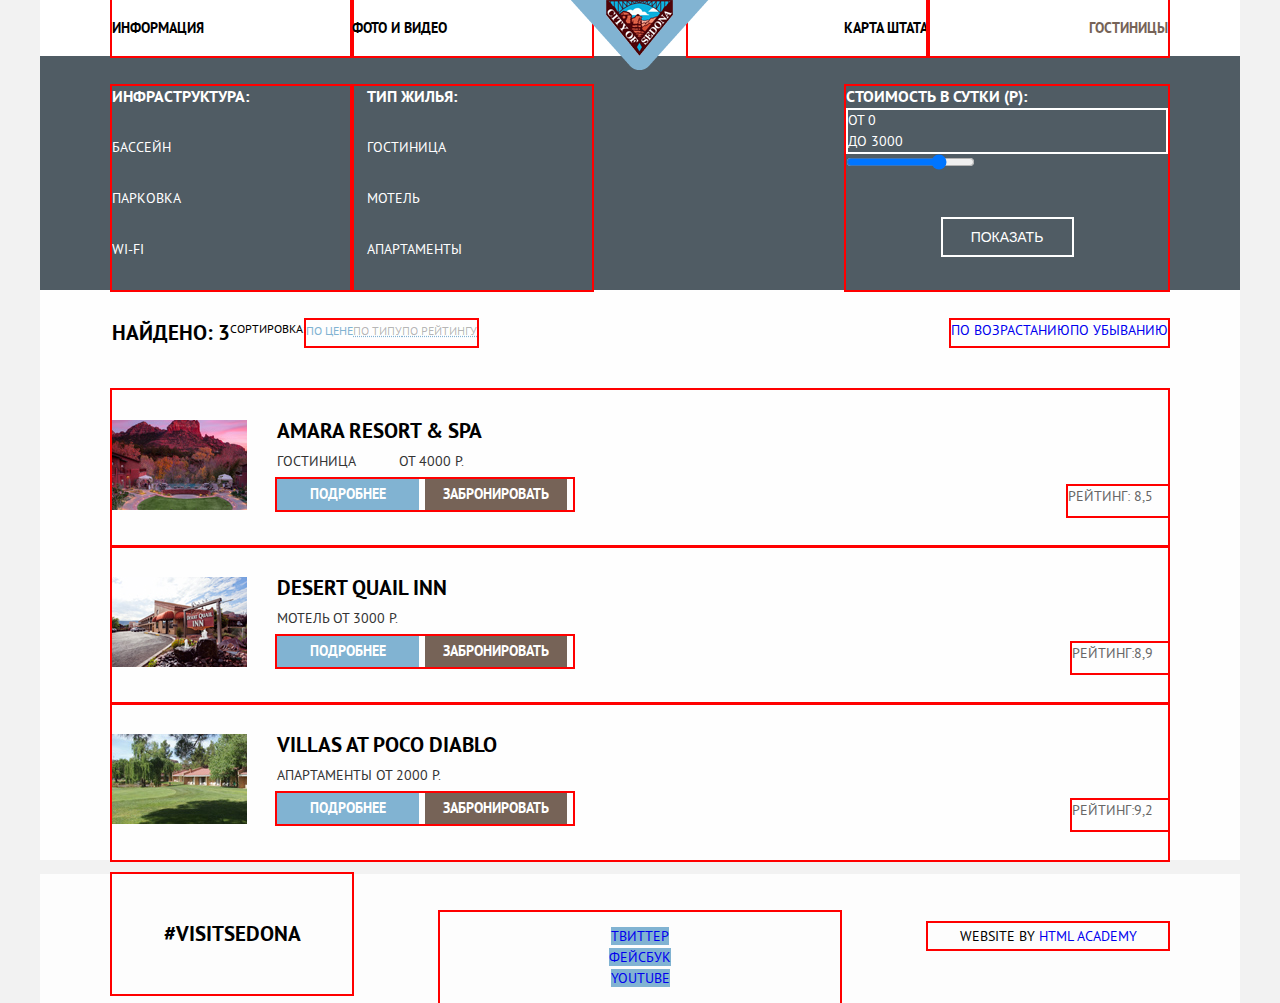
==== hotels.html @ 5ca23e76 "Вторая страница сетка" ====
<!DOCTYPE html>
<html lang="ru">
  <head>
    <meta charset="utf-8">
    <title>HTML Academy: Седона</title>
    <link href="css/normalize.css" rel="stylesheet">
    <link href="css/style.css" rel="stylesheet">
  </head>
  <body> <div class="main-wrapper">
	<header class="page-header">
		<nav class="main-navigation">
			<a href="index.html" class="main-header-logo">
          		<img src="img/logo.png" width="138" height="70" alt="Логотип">
        	</a>
			<ul class="site-navigation">
				<li><a href="#">Информация</a></li>
				<li><a href="#">Фото и видео</a></li>
				<li><a href="#">Карта штата</a></li>
				<li><a class="active">Гостиницы</a></li>
			</ul>
		</nav>	
	</header>

	<main class="inner-page container">
		<section class="hotel-search-form"> 
			<form class="hotel-form" action="https://echo.htmlacademy.ru" method="post">
				 <fieldset>
				  <div class="infrastructure">
                    <label class="fieldset-title">Инфраструктура:</label>
                    <input type="checkbox" id="pool" name="pool" tabindex="-1" checked>
                    <label for="pool" tabindex="0">Бассейн</label>
                    <input type="checkbox" id="parking" name="parking">
                    <label for="parking" tabindex="0">Парковка</label>
                    <input type="checkbox" id="wifi" name="wifi">
                    <label for="wifi" tabindex="0">WI-FI</label>
                  </div>
                 </fieldset>
                 <fieldset>
                 <div class="type">
                    <label class="fieldset-title">Тип жилья:</label>
                    <input type="checkbox" id="hotel" name="hotel" checked>
                    <label for="hotel" tabindex="0">Гостиница</label>
                    <input type="checkbox" id="motel" name="motel">
                    <label for="motel" tabindex="0">Мотель</label>
                    <input type="checkbox" id="apartments" name="apartments">
                    <label for="apartments" tabindex="0">Апартаменты</label>
                  </div>
                </fieldset>
                <div class="range-with-button">
	                <div class="range">
	                 	<label for="price">Стоимость в сутки (Р):</label>
	                 	<div class="price-borders">
	                 		<div class="price-borders-min">
	                 			<span>От </span><span>0</span>
	                 		</div>
	                 		<div class="price-borders-max">
	                 			<span>До </span><span>3000</span>
	                 		</div>
	                 	</div>
	                 	<input type="range" id="price" name="price" min="0" max="4000" value="3000">
	                 </div>
	                 <button type="submit" class="button">Показать</button>
	            </div>
			</form>
		</section>
		<section class="search-options">
			<div class="search-result">
				<b>Найдено: 3</b>
			</div>
			<span>Сортировка:</span>
			<ul class="options-list"> 
				<li> 
					<a class="current" href="#">По цене</a>
				</li>
				<li> 
					<a href="#">По типу</a>
				</li>
				<li> 
					<a href="#">По рейтингу</a>
				</li>
			</ul>
			<ul class="options-sort">
				<li> 
					<a href="#">По возрастанию</a>
				</li>
				<li> 
					<a href="#">По убыванию</a>
				</li>
			</ul>
		</section>
		<section class="hotels">
			<ul class="hotel-list">
				<li>
					<article class="hotel">
						<div class="hotel-img">
							<img src="img/amara.jpg" width="135" height="90" alt="amara resort">
						</div>
						<div class="hotel-text">
							<h1>
								<a class="hotel-name" href="#">amara resort & spa</a>
							</h1>
							<div class="hotel-type">
								<span>гостиница</span>
								<span class="price">от 4000 р.</span>
							</div>
							<div class="hotel-link">
								<a class="detail-button" href="#">Подробнее</a>
								<a class="order-button" href="#">Забронировать</a>
							</div>
						</div>
						<div class="hotel-rating">
							<div class="rating-img"></div>
							<span>Рейтинг: 8,5</span>
						</div>
					</article>
				</li>
				<li>
					<article class="hotel">
						<div class="hotel-img">
							<img src="img/quail.jpg" width="135" height="90" alt="desert quail inn">
						</div>
						<div class="hotel-text">
							<h1>
								<a class="hotel-name" href="#">desert quail inn</a>
							</h1>
							<div class="hotel-type">
								<span>мотель</span>
								<span>от 3000 р.</span>
							</div>
							<div class="hotel-link">
								<a class="detail-button" href="#">Подробнее</a>
								<a class="order-button" href="#">Забронировать</a>
							</div>
						</div>
						<div class="hotel-rating">
							<div class="rating-img"></div>
							<span>Рейтинг:8,9</span>
						</div>
						
					</article>
				</li>
				<li>
					<article class="hotel">
						<div class="hotel-img">
							<img src="img/villas.jpg" width="135" height="90" alt="villas at poco diablo<">
						</div>
						<div class="hotel-text">
							<h1>
								<a class="hotel-name" href="#">villas at poco diablo</a>
							</h1>
							<div class="hotel-type">
								<span>апартаменты</span>
								<span>от 2000 р.</span>
							</div>
							<div class="hotel-link">
								<a class="detail-button" href="#">Подробнее</a>
								<a class="order-button" href="#">Забронировать</a>
							</div>
						</div>
						<div class="hotel-rating">
							<div class="rating-img"></div>
							<span>Рейтинг:9,2</span>
						</div>
						
					</article>
				</li>
			</ul>
		</section>
	</main>

	<footer class="page-footer">
	  <div class="wrapper">
		<div class="footer-tag">
			<a href="#">#VISITSEDONA</a>
		</div>
		<div class="footer-social">
			<ul>
				<li><a class="social-button" href="#">Твиттер</a></li>
          		<li><a class="social-button" href="#">Фейсбук</a></li>
          		<li><a class="social-button" href="#">youtube</a></li>
        	</ul>
        </div>
        <div class="footer-copyright">
	        <a class="button" href="#">
	        	<span>website by</span> HTML Academy
	        </a>
      	</div>
      </div>
	</footer>
  </div>
  </body>
</html>
---- css/style.css ----
@font-face {
font-family: "PT Sans";
src: url("../fonts/ptsans.woff2") format("woff2"),
     url("../fonts/ptsans.woff") format("woff");
font-weight: normal;
font-style: normal;
}

@font-face {
  font-family: "PT Sans";
  src: url("../fonts/ptsansbold.woff2") format("woff2"),
       url("../fonts/ptsansbold.woff") format("woff");
  font-weight: bold;
  font-style: normal;
}

body {
  margin: 0;
  padding: 0;

  font-family: "PT Sans", Arial, sans-serif;
  font-size: 14px;
  line-height: 21px;
  font-weight: normal;
  color: #333333;
  text-transform: uppercase;
  
  background-color: #f2f2f2;
}

a {
  text-decoration: none;
}

.page-header,
.container {
  background-color: #ffffff;
}

.main-navigation {
  line-height: 26px;
  font-weight: bold;
  color: #000000;
}

.site-navigation {
  margin: 0;
  padding: 0;

  list-style: none;
}

.main-navigation a {
  color: #000000;
}

.site-navigation a:hover,
.site-navigation a:focus {
  color: #81b3d2;
}

.site-navigation a:active {
  color: rgba(0,0,0,0.3);
}

a.active,
a.active:hover,
a.active:focus,
a.active:active {
  color: #766357;
}

.welcome-text {
  background-color: #788596;
  background-image: 
    url("../img/shapebackground.png"),
    url("../img/center.jpg");
  background-position: 0 bottom, 0 0;
  background-repeat: no-repeat;
}

.features-title h2 {
  font-size: 21px;
  line-height: 26px;
  font-weight: bold;
  color: #000000;
}

.features-title p {
  line-height: 26px;
}

.features ul,
.feature-detail ul {
  margin: 0;
  padding: 0;

  list-style: none;
}

.feature h2, 
.feature-about h3 {
  font-size: 21px;
  font-weight: bold;
  color: #000000;
}

.feature-text {
  color: #ffffff;

  background-color: #81b3d2;
}

.feature-text h2 {
  font-size: 21px;
  font-weight: bold;
  color: #ffffff;
}

.gray-background {
  background-color: #eeeeee;
}

.hotel-search h2 {
  font-size: 30px;
  line-height: 36px;
  font-weight: bold;
  color: #000000;
}

.hotel-search p {
  line-height: 24px;
}

a.search-button {
  font-size: 21px;
  line-height: 26px;
  font-weight: bold;
  color: #ffffff;

  background-color: #766357;
}

a.search-button:hover,
a.search-button:focus {
  background-color: #604e43;
}

a.search-button:active {
  color: rgba(255,255,255,0.3);

  background-color: #503e33;
}

.search-form input[type="text"],
.search-form label {
  font: inherit;
  line-height: 26px;
  font-weight: bold;
  color: #000000;
  text-transform: uppercase;

  border: none;
} 

.search-form input[type="text"]:hover {
  background-color: #ebebeb;
}

.search-form input[type="text"]:focus {
  border: 2px solid #ebebeb;
  outline: none;
}

.search-form button {
  background-color: transparent;
  border: none;
}

.search-form button[type="submit"] {
  font: inherit;
  font-size: 21px;
  line-height: 26px;
  font-weight: bold;
  color: #ffffff;
  text-transform: uppercase;

  background-color: #81b3d2;
  border: none;
}

.search-form button[type="submit"]:hover,
.search-form button[type="submit"]:focus {
  background-color: #669ec0;
}

.search-form button[type="submit"]:active {
  color: rgba(255,255,255,0.3);
  background-color: #5496bd;
}

.inner-page.container {
  background-color: #fefefe;
}

.hotel-search-form {
  background-color: #505c64;
  background-image: url("../img/center.jpg");
  background-position: 0 0;
  background-repeat: no-repeat;
}

.hotel-form fieldset {
  border: none;
}

.hotel-form .fieldset-title {
  font-size: 16px;
  font-weight: bold;
  color: #ffffff;
}

.hotel-form label {
  color: #ffffff;
}

.range label {
  font-size: 16px;
  font-weight: bold;
  color: #ffffff;
}

.range span {
   color: #ffffff;
}

.price-borders {
  border: 2px solid #ffffff;
}

.hotel-form button[type="submit"] {
  color: #ffffff;

  background-color: transparent;
  border: 2px solid #ffffff;
}

.search-result b {
  font-size: 21px;
  line-height: 26px;
  font-weight: bold;
  color: #000000;
}

.search-options span {
  font-size: 12px;
  line-height: 18px;
  color: #000000;
}

.options-list,
.options-sort {
  padding: 0;
  list-style: none;
}

.options-list a {
  font-size: 12px;
  line-height: 18px;
  color: rgba(0,0,0,0.3);
  text-decoration: underline;
  text-decoration-style: dotted;
  text-decoration-color: #81b3d2;
}

.options-list a:hover,
.options-list a:focus  {
  color: #81b3d2;
}

.options-list a:active {
  color: #000000;
  text-decoration: none;
}
.options-list .current {
  color: #81b3d2;
  text-decoration: none;
}

.hotel-list {
  padding: 0;
  
  list-style: none;
}

a.hotel-name { 
  font-size: 21px;
  line-height: 26px;
  font-weight: bold;
  color: #000000;
}

a.hotel-name:hover,
a.hotel-name:focus { 
  color: #81b3d2;
}

a.hotel-name:active { 
  color: rgba(0,0,0,0.3);
}

.hotel-rating {
  color: #666666;
}

a.order-button {
  font-weight: bold;
  color: #ffffff;

  background-color: #766357;
}

a.order-button:hover,
a.order-button:focus {
  background-color: #604e43;
}

a.order-button:active {
  color: rgba(255,255,255,0.3);

  background-color: #503e33;
}

a.detail-button {
  font-weight: bold;
  color: #ffffff;

  background-color: #81b3d2;
}

a.detail-button:hover,
a.detail-button:focus {
  background-color: #669ec0;
}

a.detail-button:active {
  color: rgba(255,255,255,0.3);
  background-color: #5496bd;
}



.page-footer {
  background-color: rgba(254,254,254,0.9);
}

.footer-tag a {
  font-size: 21px;
  line-height: 26px;
  font-weight: bold;
  color: #000000;
  text-transform: uppercase;
}

.footer-social ul {
  padding: 0;

  list-style: none;
}

.footer-social a {
  background-color: #81b3d2;
}

.footer-social a:hover,
.footer-social a:focus {
  background-color: #669ec0;
}

.footer-social a:active {
  background-color: #5496bd;
}

.footer-copyright span {
  line-height: 26px;
  color: #000000;
}

/* ----- Сеточные стили ----- */


html,
body {
  width: 100%;
}

.main-wrapper {
  width: 1200px;
  margin: 0 auto;
}

.main-navigation {
  position: relative;
  padding: 0 72px;
}
.main-header-logo {
  position: absolute;
  left: 50%;
  margin-left: -69px;
}
.site-navigation {
  display: flex;
  justify-content: space-between;
}

.site-navigation li {
  width: 240px;
  padding: 15px 0;

  outline: 2px solid red;
}

.site-navigation li:nth-child(2) {
  margin-right: auto;
}

.site-navigation li:nth-child(1),
.site-navigation li:nth-child(2) {
  text-align: left;
}

.site-navigation li:nth-child(3),
.site-navigation li:nth-child(4) {
  text-align: right;
}

.inner-page.container,
.container {
  width: 100%;
}

.welcome-text {
  width: 100%;
  margin-bottom: 60px;
  padding-top: 77px;
  padding-bottom: 81px;
  text-align: center;
}

.features-title {
  width: 576px;
  margin: 0 auto 55px auto;
  text-align: center;
}

.features-title h2 {
  margin-bottom: 30px;
  padding: 0;
}

.feature {
  display: flex;
  justify-content: flex-start;
  flex-wrap: wrap;
}

.feature li {
    margin: 0;
    padding: 0;
    outline: 2px solid red;
}

.feature-with-img, .feature-detail {
  width: 100%;
}

.feature-with-img {
  display: flex;
  margin: 0;
  padding: 0;
  overflow: hidden;
}

.feature-text {
  width: 400px;
  text-align: center;
}

.feature-text h2 {
  margin: 0;
  padding-top: 45px;
  padding-bottom: 25px;
}

.feature-text p {
  margin: 0 auto;
  padding-top: 25px;
  padding-bottom: 60px;
}

.feature-img {
  width: 800px;
  height: 256px;
}

.feature-detail {
  text-align: center;
}

.feature-about {
  display: flex;
}

.feature-about h3 {
  margin-top: 160px;
  margin-bottom: 25px;
  padding: 0;
}

.feature-about li {
  padding-bottom: 85px;
}

.gray-background {
  box-sizing: border-box;
  width: 400px;
  margin: 0;
  padding: 0;
  text-align: center;
}

.gray-background h2 {
  margin: 0;
  padding-top: 45px;
  padding-bottom: 25px;
}

.gray-background p {
  width: 270px;
  margin: 0 auto;
  padding-top: 25px;
  padding-bottom: 60px;
}

.hotel-search {
  width: 100%;
  padding-top: 55px;
  text-align: center;
}

.hotel-search h2 {
  margin: 0;
  margin-bottom: 30px;
  padding:0;
  
}

.hotel-search p {
  margin: 0;
  margin-bottom: 50px;
  padding: 0;
}

.search-button {
  display: block;
  width: 568px;
  margin: 0 auto;
  padding: 30px 0;
  text-align: center;
}

.map-container {
  height: 473px;
}

.page-footer {
  position: relative;
  width: 100%;
  background-color: rgba(254,254,254,0.9);
}

.wrapper {
  display: flex;
  justify-content: space-between;
  align-items: baseline;
  margin: 0 72px;
  text-align: center;
}

.footer-tag {
  width: 240px;
  padding-top: 47px;
  padding-bottom: 47px;

  outline: 2px solid red;
}

.footer-social {
  width: 400px;

  outline: 2px solid red;
}

.footer-copyright {
  width: 240px;

  outline: 2px solid red;
}

.hotel-search-form {
  width: 1056px;
  padding: 0 72px;

  background-image: none;

}

.hotel-form {
  display: flex;
}

.hotel-form fieldset {
  margin: 0;
  padding: 0;
}

.infrastructure {
  display: flex;
  flex-direction: column;
  width: 240px;
  margin-top: 30px;
  text-align: left;

  outline: 2px solid red;
}

.infrastructure label,
.type label {
  padding-bottom: 30px;
}

.infrastructure input,
.type input {
  display: none;
}

.type {
  display: flex;
  flex-direction: column;
  width: 225px;
  margin-top: 30px;
  padding-left: 15px;
  text-align: left;

  outline: 2px solid red;
}

.range-with-button {
  display: flex;
  flex-direction: column;
  justify-content: space-between;
  align-items: center;
  margin-top: 30px;
  margin-left: auto;

  
  outline: 2px solid red;
}

.range {
  text-align: left;
}

.price-borders {
  width: 318px;
}

.range-with-button .button {
  width: 133px;
  margin-bottom: 33px;
  padding: 10px 0;
  text-align: center;
  text-transform: uppercase;
}

.search-options {
  display: flex;
  width: 1056px;
  padding: 30px 72px;
  margin-bottom: 1px;

}

.options-list {
  display: flex;
  margin-top: 0;
  margin-bottom: 0;

  outline: 2px solid red;
}

.options-sort {
  display: flex;
  margin-top: 0;
  margin-bottom: 0;
  margin-left: auto;

  outline: 2px solid red;
}

.hotels {
  width: 1056px;
  padding: 0 72px;
}

.hotel {
  display: flex;
  width: 100%;
  margin-bottom: 1px;
  padding-bottom: 30px;

  outline: 2px solid red;
}

.hotel-img {
  margin: 0;
  padding: 0;
  margin-right: 30px;
  margin-top: 30px;
}

.hotel-text {
  display: flex;
  flex-direction: column;
  justify-content: space-between;
}

.hotel-text h1 {
  margin: 0;
  padding: 0;
  margin-top: 27px;
}

.hotel-name {
  margin: 0;
  padding: 0;
}

.hotel-type {
  margin: 0;
  padding: 0;
}


.hotel-text span.price {
  padding-left: 40px;
}

.hotel-link {
  display: flex;
  margin: 0;
  padding: 0;
  margin-bottom: 6px;

  text-align: center;

  outline: 2px solid red;
}

.hotel-rating {
  align-self: flex-end;
  margin-left: auto;
  padding-bottom: 9px;
  padding-right: 15px;

  outline: 2px solid red;
}


.detail-button,
.order-button {
  display: block;
  width: 142px;
  padding: 5px 0;
  margin-right: 6px;
}
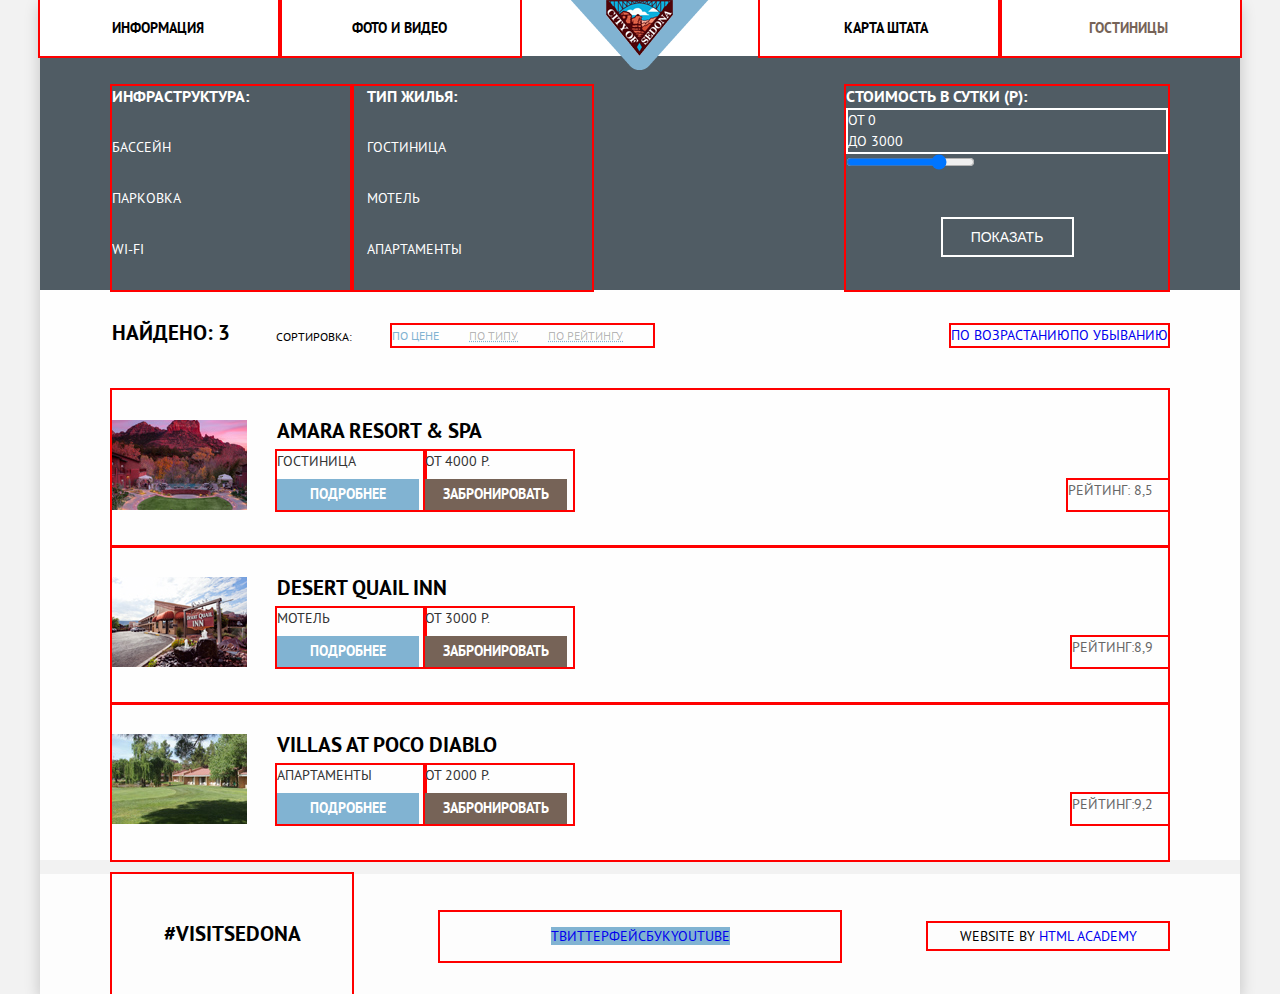
==== commit ab089434: "исправление сетки" ====
--- a/hotels.html
+++ b/hotels.html
@@ -99,13 +99,15 @@
 							<h1>
 								<a class="hotel-name" href="#">amara resort & spa</a>
 							</h1>
-							<div class="hotel-type">
-								<span>гостиница</span>
-								<span class="price">от 4000 р.</span>
-							</div>
-							<div class="hotel-link">
-								<a class="detail-button" href="#">Подробнее</a>
-								<a class="order-button" href="#">Забронировать</a>
+							<div class="hotel-type-link">
+								<div class="hotel-link">
+									<span>гостиница</span>
+									<a class="detail-button" href="#">Подробнее</a>
+								</div>
+								<div class="hotel-link">
+									<span class="price">от 4000 р.</span>
+									<a class="order-button" href="#">Забронировать</a>
+								</div>
 							</div>
 						</div>
 						<div class="hotel-rating">
@@ -123,13 +125,15 @@
 							<h1>
 								<a class="hotel-name" href="#">desert quail inn</a>
 							</h1>
-							<div class="hotel-type">
-								<span>мотель</span>
-								<span>от 3000 р.</span>
-							</div>
-							<div class="hotel-link">
-								<a class="detail-button" href="#">Подробнее</a>
-								<a class="order-button" href="#">Забронировать</a>
+							<div class="hotel-type-link">
+								<div class="hotel-link">
+									<span>мотель</span>
+									<a class="detail-button" href="#">Подробнее</a>
+								</div>
+								<div class="hotel-link">
+									<span>от 3000 р.</span>
+									<a class="order-button" href="#">Забронировать</a>
+								</div>
 							</div>
 						</div>
 						<div class="hotel-rating">
@@ -148,13 +152,14 @@
 							<h1>
 								<a class="hotel-name" href="#">villas at poco diablo</a>
 							</h1>
-							<div class="hotel-type">
-								<span>апартаменты</span>
-								<span>от 2000 р.</span>
-							</div>
-							<div class="hotel-link">
-								<a class="detail-button" href="#">Подробнее</a>
-								<a class="order-button" href="#">Забронировать</a>
+							<div class="hotel-type-link">
+								<div class="hotel-link">
+									<span>апартаменты</span>
+									<a class="detail-button" href="#">Подробнее</a>		</div>
+								<div class="hotel-link">
+									<span>от 2000 р.</span>
+									<a class="order-button" href="#">Забронировать</a>
+								</div>
 							</div>
 						</div>
 						<div class="hotel-rating">
--- a/css/style.css
+++ b/css/style.css
@@ -387,8 +387,6 @@
 }
 
 /* ----- Сеточные стили ----- */
-
-
 html,
 body {
   width: 100%;
@@ -397,11 +395,12 @@
 .main-wrapper {
   width: 1200px;
   margin: 0 auto;
+  box-shadow: 0 5px 15px 0 rgba(0,1,1,0.2);
 }
 
 .main-navigation {
   position: relative;
-  padding: 0 72px;
+  padding: 0;
 }
 .main-header-logo {
   position: absolute;
@@ -411,27 +410,47 @@
 .site-navigation {
   display: flex;
   justify-content: space-between;
+  flex-wrap: wrap;
 }
 
 .site-navigation li {
+  box-sizing: border-box;
   width: 240px;
   padding: 15px 0;
 
   outline: 2px solid red;
 }
 
-.site-navigation li:nth-child(2) {
-  margin-right: auto;
-}
-
-.site-navigation li:nth-child(1),
-.site-navigation li:nth-child(2) {
+.site-navigation li:first-child {
+  padding-left: 72px;
   text-align: left;
 }
 
-.site-navigation li:nth-child(3),
-.site-navigation li:nth-child(4) {
+.site-navigation li:nth-child(2n) {
+  margin-right: 240px;
+}
+.site-navigation li:nth-child(1n),
+.site-navigation li:nth-child(2n) {
+  padding-left: 72px;
+  text-align: left;
+}
+
+.site-navigation li:nth-child(3n) {
   text-align: right;
+  padding-right: 72px;
+  padding-left: 0;
+}
+
+.site-navigation li:nth-child(4n) {
+  text-align: right;
+  margin-right: 0;
+  padding-right: 72px;
+  padding-left: 0;
+}
+
+.site-navigation li:last-child {
+  text-align: right;
+  padding-right: 72px;
 }
 
 .inner-page.container,
@@ -512,12 +531,13 @@
 }
 
 .feature-about h3 {
-  margin-top: 160px;
   margin-bottom: 25px;
   padding: 0;
 }
 
 .feature-about li {
+  width: 400px;
+  padding-top: 160px;
   padding-bottom: 85px;
 }
 
@@ -571,6 +591,7 @@
 
 .map-container {
   height: 473px;
+  width: 100%;
 }
 
 .page-footer {
@@ -583,6 +604,7 @@
   display: flex;
   justify-content: space-between;
   align-items: baseline;
+  flex-wrap: wrap;
   margin: 0 72px;
   text-align: center;
 }
@@ -599,6 +621,11 @@
   width: 400px;
 
   outline: 2px solid red;
+}
+
+.footer-social ul {
+  display: flex;
+  justify-content: center;
 }
 
 .footer-copyright {
@@ -685,6 +712,7 @@
 
 .search-options {
   display: flex;
+  align-items: flex-end;
   width: 1056px;
   padding: 30px 72px;
   margin-bottom: 1px;
@@ -695,9 +723,15 @@
   display: flex;
   margin-top: 0;
   margin-bottom: 0;
-
-  outline: 2px solid red;
-}
+  margin-left: 40px;
+
+  outline: 2px solid red;
+}
+
+.options-list li {
+  margin-right: 30px;
+}
+
 
 .options-sort {
   display: flex;
@@ -708,6 +742,15 @@
   outline: 2px solid red;
 }
 
+.search-result {
+  width: 150px;
+}
+
+.search-options span { 
+  width: 90px;
+  text-align: right;
+}
+
 .hotels {
   width: 1056px;
   padding: 0 72px;
@@ -739,6 +782,7 @@
   margin: 0;
   padding: 0;
   margin-top: 27px;
+  margin-bottom: 7px;
 }
 
 .hotel-name {
@@ -746,18 +790,13 @@
   padding: 0;
 }
 
-.hotel-type {
-  margin: 0;
-  padding: 0;
-}
-
-
-.hotel-text span.price {
-  padding-left: 40px;
+.hotel-type-link {
+  display: flex;
 }
 
 .hotel-link {
   display: flex;
+  flex-direction: column;
   margin: 0;
   padding: 0;
   margin-bottom: 6px;
@@ -765,11 +804,18 @@
   text-align: center;
 
   outline: 2px solid red;
+}
+
+.hotel-link span {
+  align-self: flex-start;
+  margin-bottom: 7px; 
+  text-align: left;
 }
 
 .hotel-rating {
   align-self: flex-end;
   margin-left: auto;
+  margin-bottom: 6px;
   padding-bottom: 9px;
   padding-right: 15px;
 
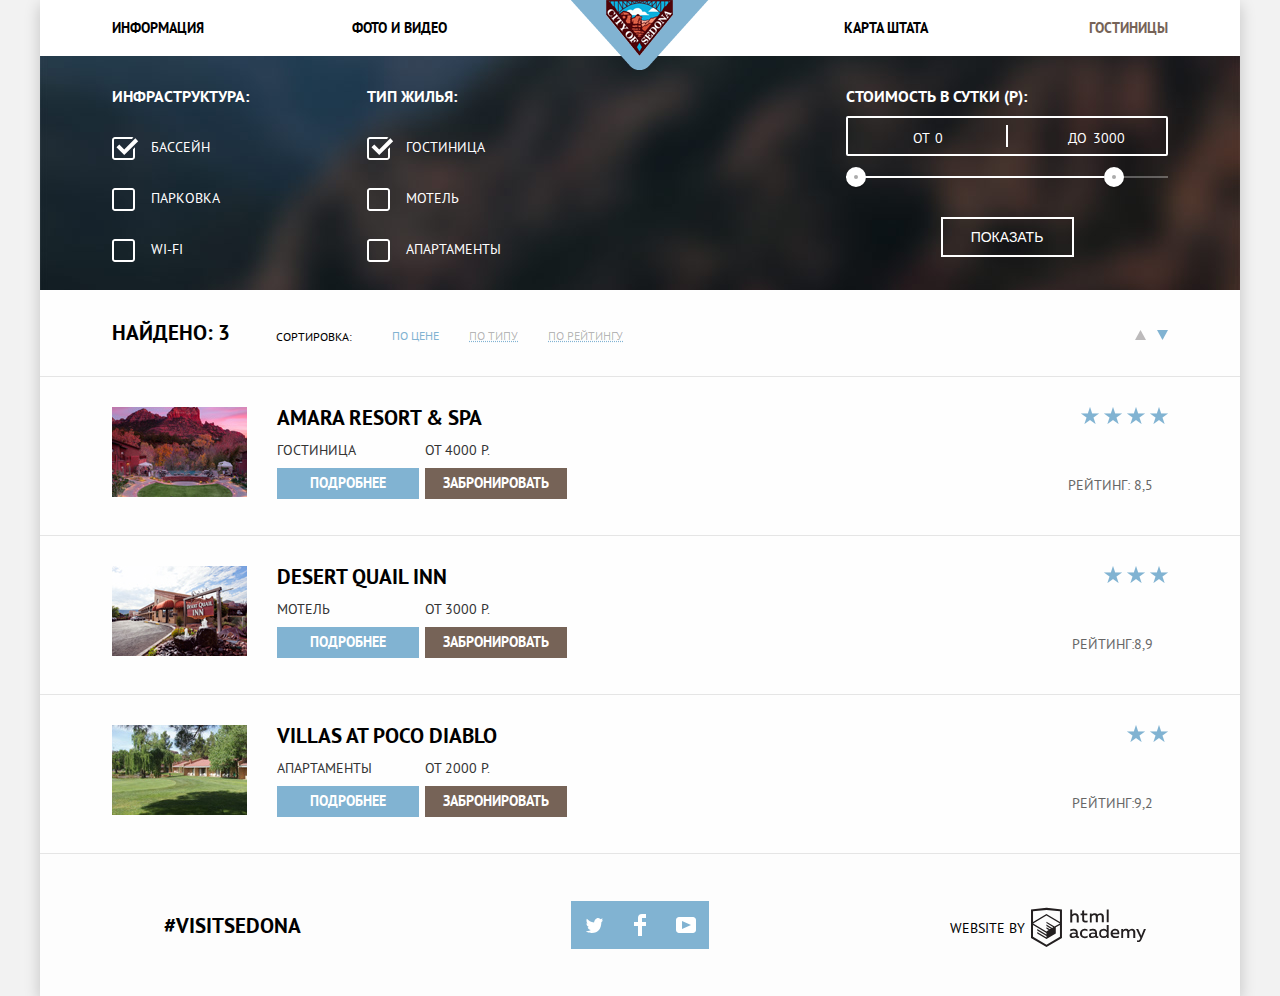
==== commit e3d2e67b: "декоративные элементы" ====
--- a/hotels.html
+++ b/hotels.html
@@ -1,197 +1,227 @@
 <!DOCTYPE html>
 <html lang="ru">
-  <head>
-    <meta charset="utf-8">
-    <title>HTML Academy: Седона</title>
-    <link href="css/normalize.css" rel="stylesheet">
-    <link href="css/style.css" rel="stylesheet">
-  </head>
-  <body> <div class="main-wrapper">
-	<header class="page-header">
-		<nav class="main-navigation">
-			<a href="index.html" class="main-header-logo">
-          		<img src="img/logo.png" width="138" height="70" alt="Логотип">
-        	</a>
-			<ul class="site-navigation">
-				<li><a href="#">Информация</a></li>
-				<li><a href="#">Фото и видео</a></li>
-				<li><a href="#">Карта штата</a></li>
-				<li><a class="active">Гостиницы</a></li>
-			</ul>
-		</nav>	
-	</header>
+	<head>
+		<meta charset="utf-8">
+		<title>HTML Academy: Седона</title>
+		<link href="css/normalize.css" rel="stylesheet">
+		<link href="css/style.css" rel="stylesheet">
+	</head>
+	<body> 
+		<div class="main-wrapper">
+			<header class="page-header">
+				<nav class="main-navigation">
+					<a href="index.html" class="main-header-logo">
+								<img src="img/logo.png" width="138" height="70" alt="Логотип">
+						</a>
+						<ul class="site-navigation">
+						<li><a href="#">Информация</a></li>
+						<li><a href="#">Фото и видео</a></li>
+						<li><a href="#">Карта штата</a></li>
+						<li><a class="active">Гостиницы</a></li>
+					</ul>
+				</nav>	
+			</header>
 
-	<main class="inner-page container">
-		<section class="hotel-search-form"> 
-			<form class="hotel-form" action="https://echo.htmlacademy.ru" method="post">
-				 <fieldset>
-				  <div class="infrastructure">
-                    <label class="fieldset-title">Инфраструктура:</label>
-                    <input type="checkbox" id="pool" name="pool" tabindex="-1" checked>
-                    <label for="pool" tabindex="0">Бассейн</label>
-                    <input type="checkbox" id="parking" name="parking">
-                    <label for="parking" tabindex="0">Парковка</label>
-                    <input type="checkbox" id="wifi" name="wifi">
-                    <label for="wifi" tabindex="0">WI-FI</label>
-                  </div>
-                 </fieldset>
-                 <fieldset>
-                 <div class="type">
-                    <label class="fieldset-title">Тип жилья:</label>
-                    <input type="checkbox" id="hotel" name="hotel" checked>
-                    <label for="hotel" tabindex="0">Гостиница</label>
-                    <input type="checkbox" id="motel" name="motel">
-                    <label for="motel" tabindex="0">Мотель</label>
-                    <input type="checkbox" id="apartments" name="apartments">
-                    <label for="apartments" tabindex="0">Апартаменты</label>
-                  </div>
-                </fieldset>
-                <div class="range-with-button">
-	                <div class="range">
-	                 	<label for="price">Стоимость в сутки (Р):</label>
-	                 	<div class="price-borders">
-	                 		<div class="price-borders-min">
-	                 			<span>От </span><span>0</span>
-	                 		</div>
-	                 		<div class="price-borders-max">
-	                 			<span>До </span><span>3000</span>
-	                 		</div>
-	                 	</div>
-	                 	<input type="range" id="price" name="price" min="0" max="4000" value="3000">
-	                 </div>
-	                 <button type="submit" class="button">Показать</button>
-	            </div>
-			</form>
-		</section>
-		<section class="search-options">
-			<div class="search-result">
-				<b>Найдено: 3</b>
-			</div>
-			<span>Сортировка:</span>
-			<ul class="options-list"> 
-				<li> 
-					<a class="current" href="#">По цене</a>
-				</li>
-				<li> 
-					<a href="#">По типу</a>
-				</li>
-				<li> 
-					<a href="#">По рейтингу</a>
-				</li>
-			</ul>
-			<ul class="options-sort">
-				<li> 
-					<a href="#">По возрастанию</a>
-				</li>
-				<li> 
-					<a href="#">По убыванию</a>
-				</li>
-			</ul>
-		</section>
-		<section class="hotels">
-			<ul class="hotel-list">
-				<li>
-					<article class="hotel">
-						<div class="hotel-img">
-							<img src="img/amara.jpg" width="135" height="90" alt="amara resort">
+			<main class="inner-page container">
+				<section class="hotel-search-form"> 
+					<form class="hotel-form" action="https://echo.htmlacademy.ru" method="post">
+						<fieldset>
+							<div class="infrastructure">
+												<label class="fieldset-title">Инфраструктура:</label>
+												<input class="visually-hidden" type="checkbox" id="pool" name="pool" tabindex="-1" checked>
+												<label class="checkbox-conrol" for="pool" tabindex="0">Бассейн</label>
+												<input class="visually-hidden" type="checkbox" id="parking" name="parking">
+												<label class="checkbox-conrol" for="parking" tabindex="0">Парковка</label>
+												<input class="visually-hidden" type="checkbox" id="wifi" name="wifi">
+												<label class="checkbox-conrol" for="wifi" tabindex="0">WI-FI</label>
+							</div>
+						</fieldset>
+						<fieldset>
+						 	<div class="type">
+								<label class="fieldset-title">Тип жилья:</label>
+								<input class="visually-hidden" type="checkbox" id="hotel" name="hotel" checked>
+								<label class="checkbox-conrol" for="hotel" tabindex="0">Гостиница</label>
+								<input class="visually-hidden" type="checkbox" id="motel" name="motel">
+								<label class="checkbox-conrol" for="motel" tabindex="0">Мотель</label>
+								<input class="visually-hidden" type="checkbox" id="apartments" name="apartments">
+								<label class="checkbox-conrol" for="apartments" tabindex="0">Апартаменты</label>
+							</div>
+						</fieldset>
+						<div class="range-with-button">
+							<div class="range">
+								<div class="range-title">Стоимость в сутки (Р):</div>
+								<div class="price-borders">
+									 <label class="min-price">от <input type="text" name="min-price" value="0"></label>
+        					<label class="max-price">до <input type="text" name="max-price" value="3000"></label>
+								</div>
+								<div class="range-controls">
+        					<div class="scale">
+          					<div class="bar"></div>
+        					</div>
+        					<div class="range-toggle range-toggle-min"></div>
+        					<div class="range-toggle range-toggle-max"></div>
+      					</div>
+							</div>
+							<button type="submit" class="button">Показать</button>
 						</div>
-						<div class="hotel-text">
-							<h1>
-								<a class="hotel-name" href="#">amara resort & spa</a>
-							</h1>
-							<div class="hotel-type-link">
-								<div class="hotel-link">
-									<span>гостиница</span>
-									<a class="detail-button" href="#">Подробнее</a>
-								</div>
-								<div class="hotel-link">
-									<span class="price">от 4000 р.</span>
-									<a class="order-button" href="#">Забронировать</a>
-								</div>
-							</div>
-						</div>
-						<div class="hotel-rating">
-							<div class="rating-img"></div>
-							<span>Рейтинг: 8,5</span>
-						</div>
-					</article>
-				</li>
-				<li>
-					<article class="hotel">
-						<div class="hotel-img">
-							<img src="img/quail.jpg" width="135" height="90" alt="desert quail inn">
-						</div>
-						<div class="hotel-text">
-							<h1>
-								<a class="hotel-name" href="#">desert quail inn</a>
-							</h1>
-							<div class="hotel-type-link">
-								<div class="hotel-link">
-									<span>мотель</span>
-									<a class="detail-button" href="#">Подробнее</a>
-								</div>
-								<div class="hotel-link">
-									<span>от 3000 р.</span>
-									<a class="order-button" href="#">Забронировать</a>
-								</div>
-							</div>
-						</div>
-						<div class="hotel-rating">
-							<div class="rating-img"></div>
-							<span>Рейтинг:8,9</span>
-						</div>
-						
-					</article>
-				</li>
-				<li>
-					<article class="hotel">
-						<div class="hotel-img">
-							<img src="img/villas.jpg" width="135" height="90" alt="villas at poco diablo<">
-						</div>
-						<div class="hotel-text">
-							<h1>
-								<a class="hotel-name" href="#">villas at poco diablo</a>
-							</h1>
-							<div class="hotel-type-link">
-								<div class="hotel-link">
-									<span>апартаменты</span>
-									<a class="detail-button" href="#">Подробнее</a>		</div>
-								<div class="hotel-link">
-									<span>от 2000 р.</span>
-									<a class="order-button" href="#">Забронировать</a>
-								</div>
-							</div>
-						</div>
-						<div class="hotel-rating">
-							<div class="rating-img"></div>
-							<span>Рейтинг:9,2</span>
-						</div>
-						
-					</article>
-				</li>
-			</ul>
-		</section>
-	</main>
+					</form>
+				</section>
+				<section class="search-options">
+					<div class="search-result">
+						<b>Найдено: 3</b>
+					</div>
+					<span>Сортировка:</span>
+					<ul class="options-list"> 
+						<li> 
+							<a class="current" href="#">По цене</a>
+						</li>
+						<li> 
+							<a href="#">По типу</a>
+						</li>
+						<li> 
+							<a href="#">По рейтингу</a>
+						</li>
+					</ul>
+					<ul class="options-sort">
+						<li> 
+							<a class="sort-button" href="#">
+								<span class="visually-hidden">По возрастанию</span>
+								<svg xmlns="http://www.w3.org/2000/svg" width="11" height="10" viewBox="0 0 11 10">
+									<path fill="#231F20" d="M5.5 0L0 10h11z"/>
+								</svg>
+							</a>
+						</li>
+						<li> 
+							<a class="sort-button active" href="#">
+								<span class="visually-hidden">По убыванию</span>
+								<svg xmlns="http://www.w3.org/2000/svg" width="11" height="10" viewBox="0 0 11 10">
+									<path fill="#231F20" d="M5.5 10L0 0h11"/>
+								</svg>
+							</a>
+						</li>
+					</ul>
+				</section>
+				<div class="hotels-wrapper">
+					<section class="hotels">
+						<ul class="hotel-list">
+							<li>
+								<article class="hotel">
+									<div class="hotel-img">
+										<img src="img/amara.jpg" width="135" height="90" alt="amara resort">
+									</div>
+									<div class="hotel-text">
+										<h1>
+											<a class="hotel-name" href="#">amara resort & spa</a>
+										</h1>
+										<div class="hotel-type-link">
+											<div class="hotel-link">
+												<span>гостиница</span>
+												<a class="detail-button" href="#">Подробнее</a>
+											</div>
+											<div class="hotel-link">
+												<span class="price">от 4000 р.</span>
+												<a class="order-button" href="#">Забронировать</a>
+											</div>
+										</div>
+									</div>
+									<div class="hotel-rating">
+										<div class="rating-img four-stars"></div>
+										<span>Рейтинг: 8,5</span>
+									</div>
+								</article>
+							</li>
+							<li>
+								<article class="hotel">
+									<div class="hotel-img">
+										<img src="img/quail.jpg" width="135" height="90" alt="desert quail inn">
+									</div>
+									<div class="hotel-text">
+										<h1>
+											<a class="hotel-name" href="#">desert quail inn</a>
+										</h1>
+										<div class="hotel-type-link">
+											<div class="hotel-link">
+												<span>мотель</span>
+												<a class="detail-button" href="#">Подробнее</a>
+											</div>
+											<div class="hotel-link">
+												<span>от 3000 р.</span>
+												<a class="order-button" href="#">Забронировать</a>
+											</div>
+										</div>
+									</div>
+									<div class="hotel-rating">
+										<div class="rating-img three-stars"></div>
+										<span>Рейтинг:8,9</span>
+									</div>
+								</article>
+							</li>
+							<li>
+								<article class="hotel">
+									<div class="hotel-img">
+										<img src="img/villas.jpg" width="135" height="90" alt="villas at poco diablo<">
+									</div>
+									<div class="hotel-text">
+										<h1>
+											<a class="hotel-name" href="#">villas at poco diablo</a>
+										</h1>
+										<div class="hotel-type-link">
+											<div class="hotel-link">
+												<span>апартаменты</span>
+												<a class="detail-button" href="#">Подробнее</a>		</div>
+											<div class="hotel-link">
+												<span>от 2000 р.</span>
+												<a class="order-button" href="#">Забронировать</a>
+											</div>
+										</div>
+									</div>
+									<div class="hotel-rating">
+										<div class="rating-img two-stars"></div>
+										<span>Рейтинг:9,2</span>
+									</div>
+								</article>
+							</li>
+						</ul>
+					</section>
+				</div>
+			</main>
 
-	<footer class="page-footer">
-	  <div class="wrapper">
-		<div class="footer-tag">
-			<a href="#">#VISITSEDONA</a>
+			<footer class="page-footer">
+				<div class="wrapper">
+					<div class="footer-tag">
+						<a href="#">#VISITSEDONA</a>
+					</div>
+					<div class="footer-social">
+						<ul>
+							<li><a class="social-button" href="#"><span class="visually-hidden">Твиттер</span>
+								<svg xmlns="http://www.w3.org/2000/svg" xmlns:xlink="http://www.w3.org/1999/xlink" width="17" height="15" viewBox="0 0 17 15">
+									<path fill="#FFF" d="M10.95.144c1.685-.496 2.984.27 3.577 1.179.673-.231 1.331-.481 2.011-.708a2.345 2.345 0 0 1-.857 1.768c.685.17 1.304-.491 1.304-.491-.169 1-1.006 1.788-1.563 2.024-.231 6.75-3.175 11.217-10.077 11.082h-.446c-.41 0-4.164-.46-4.898-1.887 2.271.196 3.893-.422 4.693-1.177-.96-.3-2.679-.477-2.979-2.95.349.106.564.228 1.19.119C1.705 8.247.374 7.53.448 5.33c.285.328 1.067.536 1.34.472C1.085 5.561-.182 2.442.894.85c1.818 1.854 3.735 3.606 7.152 3.773C8.254 2.33 9.183.793 10.95.144z"/>
+								</svg>
+							</a></li>
+							<li><a class="social-button" href="#"><span class="visually-hidden">Фейсбук</span>
+								<svg xmlns="http://www.w3.org/2000/svg" width="12" height="22" viewBox="0 0 12 22">
+								<path fill="#FFF" d="M12 4V0H8a4 4 0 0 0-4 4v4H0v4h4v10h4V12h4V8H8V4h4z"/>
+								</svg>
+							</a></li>
+							<li><a class="social-button" href="#"><span class="visually-hidden">youtube</span>
+							<svg xmlns="http://www.w3.org/2000/svg" xmlns:xlink="http://www.w3.org/1999/xlink" width="20" height="16" viewBox="0 0 20 16">
+								<path fill="#FFF" d="M17 0H3C1.35 0 0 1.35 0 3v10c0 1.65 1.35 3 3 3h14c1.65 0 3-1.35 3-3V3c0-1.65-1.35-3-3-3zM6.027 11.998V4.002L15.014 8l-8.987 3.998z"/>
+							</svg>
+						</a></li>
+						</ul>
+					</div>
+					<div class="footer-copyright">
+						<a class="copyright-button" href="https://htmlacademy.ru/intensive/htmlcss">
+							<span>website by</span> 
+							<span class="visually-hidden">HTML Academy</span>
+							<svg id="Layer_1" data-name="Layer 1" xmlns="http://www.w3.org/2000/svg" width="115" height="41" viewBox="0 0 108.08 36.85">
+								<title>logo-htmlacademy-small1</title>
+								<path d="M44.61,26.88a2,2,0,0,0,.55-0.1v1.33a3.25,3.25,0,0,1-1.18.21,1.67,1.67,0,0,1-1.67-1,4.84,4.84,0,0,1-3.14,1.08c-1.51,0-2.91-.83-2.91-2.55,0-2.13,2-2.79,3.71-2.79a11.08,11.08,0,0,1,2.17.25v-0.3c0-1-.76-1.77-2.19-1.77a7.42,7.42,0,0,0-3,.64v-1.7a10.21,10.21,0,0,1,3.19-.55c2.36,0,3.81,1.12,3.81,3.65v3a0.54,0.54,0,0,0,.49.59h0.17Zm-6.44-1.13A1.35,1.35,0,0,0,39.63,27h0.11a3.39,3.39,0,0,0,2.41-1V24.58a9.72,9.72,0,0,0-1.81-.21c-1,0-2.16.33-2.16,1.38h0Zm12.36-6.11a5,5,0,0,1,2.57.64V22a4.08,4.08,0,0,0-2.3-.7,2.75,2.75,0,1,0,0,5.49,5,5,0,0,0,2.43-.64v1.71a6.27,6.27,0,0,1-2.76.57A4.21,4.21,0,0,1,46,24.51q0-.21,0-0.41a4.32,4.32,0,0,1,4.18-4.46h0.38Zm12.17,7.24a2,2,0,0,0,.55-0.1v1.33a3.25,3.25,0,0,1-1.18.21,1.67,1.67,0,0,1-1.67-1,4.84,4.84,0,0,1-3.14,1.08c-1.51,0-2.91-.83-2.91-2.55,0-2.13,2-2.79,3.71-2.79a11.08,11.08,0,0,1,2.17.25v-0.3c0-1-.76-1.77-2.19-1.77a7.42,7.42,0,0,0-3,.64v-1.7a10.21,10.21,0,0,1,3.19-.55c2.36,0,3.81,1.12,3.81,3.65v3a0.54,0.54,0,0,0,.49.59h0.17Zm-6.44-1.13A1.35,1.35,0,0,0,57.73,27h0.11a3.39,3.39,0,0,0,2.41-1V24.58a9.72,9.72,0,0,0-1.81-.21c-1.06,0-2.16.33-2.16,1.38h0ZM73,16V28.2H71.35V26.88a3.88,3.88,0,0,1-3.19,1.54,4.4,4.4,0,0,1,0-8.78,3.81,3.81,0,0,1,3,1.3V16H73Zm-4.53,5.22a2.76,2.76,0,1,0,0,5.52A2.86,2.86,0,0,0,71.15,25V23A2.91,2.91,0,0,0,68.49,21.27ZM79,19.64c3.31,0,4.46,2.68,3.92,5.09H76.7c0.21,1.5,1.67,2.11,3.19,2.11a6.11,6.11,0,0,0,2.64-.59v1.6a7.14,7.14,0,0,1-3,.57C77,28.42,74.78,27,74.78,24a4.18,4.18,0,0,1,4-4.39H79Zm0.09,1.54a2.28,2.28,0,0,0-2.44,2.1v0.06H81.3A2,2,0,0,0,79.13,21.18Zm5.73,7V19.87h1.65v1a3.81,3.81,0,0,1,2.78-1.27A2.86,2.86,0,0,1,91.89,21a4.12,4.12,0,0,1,2.91-1.33A3.06,3.06,0,0,1,98,23V28.2h-1.9V23.05a1.59,1.59,0,0,0-1.42-1.75H94.42a2.8,2.8,0,0,0-2.07,1.12V28.2h-1.9V23.05A1.59,1.59,0,0,0,89,21.31H88.8a3,3,0,0,0-2.21,1.29v5.63H84.86Zm21.31-8.33h1.9l-3.91,9.46c-0.9,2.17-2.09,2.86-3.35,2.86a4.76,4.76,0,0,1-1.1-.14V30.46a2.86,2.86,0,0,0,.85.12c0.9,0,1.58-.64,2.07-1.9l0.17-.42-4-8.4h2l2.86,6.29ZM38.73,1.46V6.22a3.81,3.81,0,0,1,2.7-1.14,3.25,3.25,0,0,1,3.44,3.4v5.15H43V8.72a1.81,1.81,0,0,0-1.61-2h-0.3a2.93,2.93,0,0,0-2.32,1.39v5.52h-1.9V1.46h1.9ZM49.94,2.31v3h3V6.91h-3v3.81c0,1.1.5,1.46,1.58,1.46a4.49,4.49,0,0,0,1.69-.33v1.6A6.8,6.8,0,0,1,51,13.8a2.55,2.55,0,0,1-2.86-2.74V6.89H46.58V5.26h1.5V2.74Zm5.4,11.31V5.28H57v1A3.81,3.81,0,0,1,59.77,5a2.86,2.86,0,0,1,2.6,1.33A4.12,4.12,0,0,1,65.28,5,3.06,3.06,0,0,1,68.44,8.4v5.21h-1.9V8.46a1.59,1.59,0,0,0-1.42-1.75H64.89a2.8,2.8,0,0,0-2.07,1.12v5.78h-1.9V8.46A1.59,1.59,0,0,0,59.5,6.71H59.27A3,3,0,0,0,57.06,8v5.63H55.34ZM71.17,1.45H73V13.6H71.17V1.45ZM14.71,0H14.55L0,1.54V28.21l14.55,8.66,14.55-8.66V1.54Zm12.5,27.1L14.55,34.64,1.9,27.12V16.18l12.59,7.5V25L5.86,19.9v1.31l8.68,5.21v1.39L5.87,22.65V24l8.68,5.21,8.75-5.24V18.31L27.2,16V27.12Zm0-12.53-3.48,2-1.6,1L14.51,13v1.31L21,18.23H21l-0.14.09-1,.54-5.37-3.2V17l4.24,2.52-1,.67-3.2-1.9v1.31l2.1,1.24L14.5,22.1,2,14.65,14.51,7.11Zm0-1.32L14.49,5.76,1.91,13.25v-10L14.56,1.92,27.21,3.25v10h0Z" transform="translate(0 -0.02)" fill="#231f20"/>
+							</svg>
+						</a>
+					</div>
+				</div>
+			</footer>
 		</div>
-		<div class="footer-social">
-			<ul>
-				<li><a class="social-button" href="#">Твиттер</a></li>
-          		<li><a class="social-button" href="#">Фейсбук</a></li>
-          		<li><a class="social-button" href="#">youtube</a></li>
-        	</ul>
-        </div>
-        <div class="footer-copyright">
-	        <a class="button" href="#">
-	        	<span>website by</span> HTML Academy
-	        </a>
-      	</div>
-      </div>
-	</footer>
-  </div>
-  </body>
-</html>+	</body>
+</html>
--- a/css/style.css
+++ b/css/style.css
@@ -12,6 +12,11 @@
        url("../fonts/ptsansbold.woff") format("woff");
   font-weight: bold;
   font-style: normal;
+}
+
+html,
+body {
+  width: 100%;
 }
 
 body {
@@ -32,31 +37,105 @@
   text-decoration: none;
 }
 
+.visually-hidden:not(:focus):not(:active),
+input[type="checkbox"].visually-hidden {
+  position: absolute;
+
+  width: 1px;
+  height: 1px;
+  margin: -1px;
+  border: 0;
+  padding: 0;
+
+  white-space: nowrap;
+
+  clip-path: inset(100%);
+  clip: rect(0 0 0 0);
+  overflow: hidden;
+}
+
+.main-wrapper {
+  width: 1200px;
+  margin: 0 auto;
+  box-shadow: 0 5px 15px 0 rgba(0,1,1,0.2);
+}
+
 .page-header,
 .container {
   background-color: #ffffff;
 }
 
+
 .main-navigation {
+  position: relative;
+  padding: 0;
+
   line-height: 26px;
   font-weight: bold;
   color: #000000;
 }
 
 .site-navigation {
+  display: flex;
+  flex-wrap: wrap;
   margin: 0;
   padding: 0;
 
   list-style: none;
 }
 
+.site-navigation li {
+  box-sizing: border-box;
+  width: 240px;
+  padding: 15px 0;
+}
+
+.site-navigation li:first-child {
+  padding-left: 72px;
+  text-align: left;
+}
+
+.site-navigation li:nth-child(2n) {
+  margin-right: 240px;
+}
+.site-navigation li:nth-child(1n),
+.site-navigation li:nth-child(2n) {
+  padding-left: 72px;
+  text-align: left;
+}
+
+.site-navigation li:nth-child(3n) {
+  text-align: right;
+  padding-right: 72px;
+  padding-left: 0;
+}
+
+.site-navigation li:nth-child(4n) {
+  text-align: right;
+  margin-right: 0;
+  padding-right: 72px;
+  padding-left: 0;
+}
+
+.site-navigation li:last-child {
+  text-align: right;
+  padding-right: 72px;
+}
+
 .main-navigation a {
   color: #000000;
+}
+
+.main-header-logo {
+  position: absolute;
+  left: 50%;
+  margin-left: -69px;
 }
 
 .site-navigation a:hover,
 .site-navigation a:focus {
   color: #81b3d2;
+  outline: none;
 }
 
 .site-navigation a:active {
@@ -68,18 +147,38 @@
 a.active:focus,
 a.active:active {
   color: #766357;
+  outline: none;
+}
+
+.inner-page.container,
+.container {
+  width: 100%;
 }
 
 .welcome-text {
+  width: 100%;
+  margin-bottom: 60px;
+  padding-top: 77px;
+  padding-bottom: 81px;
+  text-align: center;
+
   background-color: #788596;
   background-image: 
-    url("../img/shapebackground.png"),
+    url("../img/shape-background.png"),
     url("../img/center.jpg");
   background-position: 0 bottom, 0 0;
   background-repeat: no-repeat;
 }
 
+.features-title {
+  width: 576px;
+  margin: 0 auto 55px auto;
+  text-align: center;
+}
+
 .features-title h2 {
+  margin-bottom: 30px;
+  padding: 0;
   font-size: 21px;
   line-height: 26px;
   font-weight: bold;
@@ -96,6 +195,28 @@
   padding: 0;
 
   list-style: none;
+}
+
+.feature {
+  display: flex;
+  justify-content: flex-start;
+  flex-wrap: wrap;
+}
+
+.feature li {
+  margin: 0;
+  padding: 0;
+}
+
+.feature-with-img, .feature-detail {
+  width: 100%;
+}
+
+.feature-with-img {
+  display: flex;
+  margin: 0;
+  padding: 0;
+  overflow: hidden;
 }
 
 .feature h2, 
@@ -106,22 +227,124 @@
 }
 
 .feature-text {
+  width: 400px;
+  text-align: center;
+
   color: #ffffff;
 
   background-color: #81b3d2;
 }
 
 .feature-text h2 {
+  margin: 0;
+  padding-top: 45px;
+  padding-bottom: 25px;
   font-size: 21px;
   font-weight: bold;
   color: #ffffff;
 }
 
+.feature-text p {
+  /*width: 310px;*/
+  margin: 0 auto;
+  padding-right: 48px;
+  padding-left: 48px;
+  padding-top: 25px;
+  padding-bottom: 60px;
+}
+
+.feature-img {
+  width: 800px;
+  height: 256px;
+}
+
+.feature-detail {
+  text-align: center;
+}
+
+.feature-about {
+  display: flex;
+}
+
+.feature-about h3 {
+  margin-top: 0;
+  margin-bottom: 25px;
+  padding: 0;
+}
+
+.feature-about li {
+  position: relative;
+  width: 400px;
+  padding-top: 160px;
+  padding-bottom: 85px;
+}
+
+.feature-about p {
+  padding: 0 56px;
+}
+
+.flat::before {
+  content: "";
+  position: absolute;
+  top: 60px;
+  left: 162px;
+  width: 75px;
+  height: 72px;
+  background-image: url("../img/flat.svg");
+}
+
+.food::before {
+  content: "";
+  position: absolute;
+  top: 60px;
+  left: 162px;
+  width: 74px;
+  height: 70px;
+  background-image: url("../img/food.svg");
+}
+
+.gift::before {
+  content: "";
+  position: absolute;
+  top: 56px;
+  left: 162px;
+  width: 64px;
+  height: 76px;
+  background-image: url("../img/gift.svg");
+}
+
 .gray-background {
+  box-sizing: border-box;
+  width: 400px;
+  margin: 0;
+  padding: 0;
+  text-align: center;
   background-color: #eeeeee;
 }
 
+.gray-background h2 {
+  margin: 0;
+  padding-top: 45px;
+  padding-bottom: 25px;
+}
+
+.gray-background p {
+  width: 270px;
+  margin: 0 auto;
+  padding-top: 25px;
+  padding-bottom: 60px;
+}
+
+.hotel-search {
+  width: 100%;
+  padding-top: 55px;
+  text-align: center;
+}
+
 .hotel-search h2 {
+  margin: 0;
+  margin-bottom: 30px;
+  padding:0;
   font-size: 30px;
   line-height: 36px;
   font-weight: bold;
@@ -129,10 +352,18 @@
 }
 
 .hotel-search p {
+  margin: 0;
+  margin-bottom: 50px;
+  padding: 0;
   line-height: 24px;
 }
 
 a.search-button {
+  display: block;
+  width: 568px;
+  margin: 0 auto;
+  padding: 30px 0;
+  text-align: center;
   font-size: 21px;
   line-height: 26px;
   font-weight: bold;
@@ -144,12 +375,61 @@
 a.search-button:hover,
 a.search-button:focus {
   background-color: #604e43;
+  outline: none;
 }
 
 a.search-button:active {
   color: rgba(255,255,255,0.3);
 
   background-color: #503e33;
+}
+
+.map-container {
+  height: 473px;
+  width: 100%;
+}
+
+.search-form {
+  display: flex;
+  flex-wrap: wrap;
+  width: 458px;
+  padding-top: 63px;
+  padding-bottom: 55px;
+  padding-left: 55px;
+  padding-right: 55px;
+}
+
+.search-form .all-width {
+  display: flex;
+  justify-content: space-between;
+  align-items: center;
+  width: 100%;
+  margin-bottom: 45px;
+}
+
+.search-form .half-width {
+  display: flex;
+  justify-content: space-between;
+  align-items: center;
+  width: 50%;
+  margin-bottom: 62px;
+}
+
+.half-width.child {
+  box-sizing: border-box;
+  padding-left: 50px;
+}
+
+
+.all-width input {
+  width: 298px;
+  padding: 6px 15px;
+}
+
+.half-width input {
+  width: 35px;
+  padding: 6px 15px;
+  text-align: center;
 }
 
 .search-form input[type="text"],
@@ -163,6 +443,10 @@
   border: none;
 } 
 
+.search-form label {
+  margin: 0;
+}
+
 .search-form input[type="text"]:hover {
   background-color: #ebebeb;
 }
@@ -177,7 +461,32 @@
   border: none;
 }
 
+.search-form button:focus {
+  outline: none;
+}
+
+.calendar {
+  padding: 0;
+  vertical-align: middle;
+  text-align: center;
+}
+
+.calendar:hover path,
+.calendar:focus path {
+  fill: black;
+}
+
+.calendar:active path {
+  fill: #81b3d2;
+}
+
+.half-width .controls {
+  margin-right: 13px;
+}
+
 .search-form button[type="submit"] {
+  width: 100%;
+  padding: 16px 0;
   font: inherit;
   font-size: 21px;
   line-height: 26px;
@@ -189,9 +498,55 @@
   border: none;
 }
 
+.control-plus,
+.control-min {
+  position: relative;
+  width: 11px;
+  height: 11px;
+  vertical-align: middle;
+}
+
+.control-plus::before,
+.control-min::before {
+  content: "";
+  position: absolute;
+  top: 4px;
+  left: 0;
+  width: 11px;
+  height: 3px;
+  background-color: #a9a9a9;
+}
+
+.control-plus::after {
+  content: "";
+  position: absolute;
+  top: 0;
+  left: 4px;
+  width: 3px;
+  height: 11px;
+  background-color: #a9a9a9;
+}
+
+.control-plus:focus::before,
+.control-min:hover::before,
+.control-min:focus::before,
+.control-plus:hover::before,
+.control-plus:focus::after,
+.control-plus:hover::after {
+  background-color: black;
+}
+
+
+.control-min:active::before,
+.control-plus:active::before,
+.control-plus:active::after {
+  background-color: #81b3d2;
+}
+
 .search-form button[type="submit"]:hover,
 .search-form button[type="submit"]:focus {
   background-color: #669ec0;
+  outline: none;
 }
 
 .search-form button[type="submit"]:active {
@@ -200,17 +555,25 @@
 }
 
 .inner-page.container {
-  background-color: #fefefe;
+  background-color: #e5e5e5;
 }
 
 .hotel-search-form {
+  width: 1056px;
+  padding: 0 72px;
   background-color: #505c64;
-  background-image: url("../img/center.jpg");
-  background-position: 0 0;
+  background-image: url("../img/inner-background.jpg");
+  background-position: center center;
   background-repeat: no-repeat;
 }
 
+.hotel-form {
+  display: flex;
+}
+
 .hotel-form fieldset {
+  margin: 0;
+  padding: 0;
   border: none;
 }
 
@@ -224,18 +587,183 @@
   color: #ffffff;
 }
 
-.range label {
+.infrastructure {
+  display: flex;
+  flex-direction: column;
+  width: 240px;
+  margin-top: 30px;
+  text-align: left;
+}
+
+.infrastructure label,
+.type label {
+  padding-bottom: 30px;
+}
+
+.type {
+  display: flex;
+  flex-direction: column;
+  width: 225px;
+  margin-top: 30px;
+  padding-left: 15px;
+  text-align: left;
+}
+
+.checkbox-conrol {
+  position: relative;
+  display: block;
+  padding-left: 39px;
+}
+
+.checkbox-conrol::before {
+  content: "";
+  position: absolute;
+  top: 0;
+  left: 0;
+  width: 23px;
+  height: 23px;
+
+  background-image: url("../img/checkbox-off.svg");
+  background-repeat: no-repeat;
+  background-position: 0 0;
+}
+
+input.visually-hidden:checked + .checkbox-conrol::before {
+  width: 27px;
+  height: 23px;
+
+  background-image: url("../img/checkbox-on.svg");
+}
+
+input.visually-hidden:disabled + .checkbox-conrol::before {
+  background-image: url("../img/checkbox-off-disabled.svg");
+}
+
+input.visually-hidden:checked:disabled + .checkbox-conrol::before {
+  width: 27px;
+  height: 23px;
+  
+  background-image: url("../img/checkbox-on-disabled.svg");
+}
+
+.range-with-button {
+  display: flex;
+  flex-direction: column;
+  justify-content: space-between;
+  align-items: center;
+  margin-top: 30px;
+  margin-left: auto;
+}
+
+.range .range-title {
   font-size: 16px;
   font-weight: bold;
   color: #ffffff;
-}
-
-.range span {
-   color: #ffffff;
+  margin-bottom: 9px;
+}
+
+.range-with-button .button {
+  width: 133px;
+  margin-bottom: 33px;
+  padding: 10px 0;
+  text-align: center;
+  text-transform: uppercase;
 }
 
 .price-borders {
+  position: relative;
+  width: 318px;
+  height: 36px;
+  margin-bottom: 20px;
+
+  font-size: 0;
+
   border: 2px solid #ffffff;
+  border-radius: 2px;
+}
+
+.price-borders::after {
+  content: "";
+  position: absolute;
+  top: 50%;
+  left: 50%;
+  width: 2px;
+  height: 22px;
+
+  background: #ffffff;
+  transform: translate(-50%, -50%);
+}
+
+.price-borders label {
+  display: inline-block;
+
+  font-size: 14px;
+  line-height: 38px;
+  vertical-align: top;
+
+  cursor: pointer;
+}
+
+.price-borders .min-price,
+.price-borders .max-price {
+  width: 90px;
+  padding-left: 65px;
+}
+
+.price-borders input {
+  width: 50px;
+  margin: 0;
+
+  color: inherit;
+  font: inherit;
+
+  background: none;
+  border: none;
+}
+
+.range-controls {
+  position: relative;
+
+  margin-bottom: 32px;
+}
+
+.range-controls .scale {
+  height: 2px;
+
+  background: rgba(255, 255, 255, 0.3);
+}
+
+.range-controls .bar {
+  width: 80%;
+  height: 2px;
+
+  background: #ffffff;
+}
+
+.range-toggle {
+  position: absolute;
+  top: -9px;
+
+  width: 4px;
+  height: 4px;
+
+  background: #ababab;
+  border: 8px solid #ffffff;
+  border-radius: 50%;
+  box-shadow: 0 2px 1px 0 rgba(0, 1, 1, 0.2);
+  cursor: pointer;
+}
+
+.range-toggle:hover {
+  background: #1c4f80;
+}
+
+.range-toggle-min {
+  left: 0;
+}
+
+.range-toggle-max {
+  left: 80%;
 }
 
 .hotel-form button[type="submit"] {
@@ -243,6 +771,23 @@
 
   background-color: transparent;
   border: 2px solid #ffffff;
+}
+
+.hotel-form button[type="submit"]:hover,
+.hotel-form button[type="submit"]:focus {
+  color: #000000;
+  background-color: #ffffff;
+  outline: none;
+}
+
+.search-options {
+  display: flex;
+  align-items: flex-end;
+  width: 1056px;
+  padding: 30px 72px;
+  margin-bottom: 1px;
+
+  background-color: #fefefe;
 }
 
 .search-result b {
@@ -262,6 +807,17 @@
 .options-sort {
   padding: 0;
   list-style: none;
+}
+
+.options-list {
+  display: flex;
+  margin-top: 0;
+  margin-bottom: 0;
+  margin-left: 40px;
+}
+
+.options-list li {
+  margin-right: 30px;
 }
 
 .options-list a {
@@ -276,6 +832,7 @@
 .options-list a:hover,
 .options-list a:focus  {
   color: #81b3d2;
+  outline: none;
 }
 
 .options-list a:active {
@@ -287,11 +844,113 @@
   text-decoration: none;
 }
 
+.options-sort {
+  display: flex;
+  margin-top: 0;
+  margin-bottom: 0;
+  margin-left: auto;
+}
+
+.options-sort li {
+  margin-right: 11px;
+}
+
+.options-sort li:last-child {
+  margin-right: 0;
+}
+
+.sort-button path {
+  opacity: 0.3;
+}
+
+.sort-button.active path {
+  fill: #81b3d2;
+  opacity: 1;
+}
+
+.sort-button:hover path, 
+.sort-button:focus path {
+  opacity: 1;
+}
+
+.sort-button:focus {
+  outline: none;
+}
+.sort-button:active path {
+  fill: #81b3d2;
+}
+
+.search-result {
+  width: 150px;
+}
+
+.search-options span { 
+  width: 90px;
+  text-align: right;
+}
+
+.hotels-wrapper {
+  background-color: #fefefe;
+}
+
+.hotels {
+  width: 1056px;
+  margin: 0 72px;
+  background-color: #fefefe;
+}
+
 .hotel-list {
+  margin: 0;
   padding: 0;
   
   list-style: none;
 }
+
+.hotel {
+  position: relative;
+  display: flex;
+  width: 100%;
+  margin-bottom: 1px;
+
+  padding-top: 30px;
+  padding-bottom: 30px;
+ }
+
+.hotel::after {
+  content: "";
+  position: absolute;
+  bottom: -1px;
+  left: -72px;
+  width: 1200px;
+  height: 1px;
+  background-color: #e5e5e5;
+}
+
+.hotel-img {
+  margin: 0;
+  padding: 0;
+  margin-right: 30px;
+}
+
+.hotel-text {
+  position: relative;
+  display: flex;
+  flex-direction: column;
+  justify-content: space-between;
+}
+
+.hotel-text h1 {
+  margin: 0;
+  padding: 0;
+  margin-top: -3px;
+  margin-bottom: 7px;
+}
+
+.hotel-name {
+  margin: 0;
+  padding: 0;
+}
+
 
 a.hotel-name { 
   font-size: 21px;
@@ -303,507 +962,25 @@
 a.hotel-name:hover,
 a.hotel-name:focus { 
   color: #81b3d2;
+  outline: none;
 }
 
 a.hotel-name:active { 
   color: rgba(0,0,0,0.3);
 }
 
-.hotel-rating {
-  color: #666666;
-}
-
-a.order-button {
-  font-weight: bold;
-  color: #ffffff;
-
-  background-color: #766357;
-}
-
-a.order-button:hover,
-a.order-button:focus {
-  background-color: #604e43;
-}
-
-a.order-button:active {
-  color: rgba(255,255,255,0.3);
-
-  background-color: #503e33;
-}
-
-a.detail-button {
-  font-weight: bold;
-  color: #ffffff;
-
-  background-color: #81b3d2;
-}
-
-a.detail-button:hover,
-a.detail-button:focus {
-  background-color: #669ec0;
-}
-
-a.detail-button:active {
-  color: rgba(255,255,255,0.3);
-  background-color: #5496bd;
-}
-
-
-
-.page-footer {
-  background-color: rgba(254,254,254,0.9);
-}
-
-.footer-tag a {
-  font-size: 21px;
-  line-height: 26px;
-  font-weight: bold;
-  color: #000000;
-  text-transform: uppercase;
-}
-
-.footer-social ul {
-  padding: 0;
-
-  list-style: none;
-}
-
-.footer-social a {
-  background-color: #81b3d2;
-}
-
-.footer-social a:hover,
-.footer-social a:focus {
-  background-color: #669ec0;
-}
-
-.footer-social a:active {
-  background-color: #5496bd;
-}
-
-.footer-copyright span {
-  line-height: 26px;
-  color: #000000;
-}
-
-/* ----- Сеточные стили ----- */
-html,
-body {
-  width: 100%;
-}
-
-.main-wrapper {
-  width: 1200px;
-  margin: 0 auto;
-  box-shadow: 0 5px 15px 0 rgba(0,1,1,0.2);
-}
-
-.main-navigation {
-  position: relative;
-  padding: 0;
-}
-.main-header-logo {
-  position: absolute;
-  left: 50%;
-  margin-left: -69px;
-}
-.site-navigation {
-  display: flex;
-  justify-content: space-between;
-  flex-wrap: wrap;
-}
-
-.site-navigation li {
-  box-sizing: border-box;
-  width: 240px;
-  padding: 15px 0;
-
-  outline: 2px solid red;
-}
-
-.site-navigation li:first-child {
-  padding-left: 72px;
-  text-align: left;
-}
-
-.site-navigation li:nth-child(2n) {
-  margin-right: 240px;
-}
-.site-navigation li:nth-child(1n),
-.site-navigation li:nth-child(2n) {
-  padding-left: 72px;
-  text-align: left;
-}
-
-.site-navigation li:nth-child(3n) {
-  text-align: right;
-  padding-right: 72px;
-  padding-left: 0;
-}
-
-.site-navigation li:nth-child(4n) {
-  text-align: right;
-  margin-right: 0;
-  padding-right: 72px;
-  padding-left: 0;
-}
-
-.site-navigation li:last-child {
-  text-align: right;
-  padding-right: 72px;
-}
-
-.inner-page.container,
-.container {
-  width: 100%;
-}
-
-.welcome-text {
-  width: 100%;
-  margin-bottom: 60px;
-  padding-top: 77px;
-  padding-bottom: 81px;
+.hotel-type-link {
+  display: flex;
+}
+
+.hotel-link {
+  display: flex;
+  flex-direction: column;
+  margin: 0;
+  padding: 0;
+  margin-bottom: 6px;
+
   text-align: center;
-}
-
-.features-title {
-  width: 576px;
-  margin: 0 auto 55px auto;
-  text-align: center;
-}
-
-.features-title h2 {
-  margin-bottom: 30px;
-  padding: 0;
-}
-
-.feature {
-  display: flex;
-  justify-content: flex-start;
-  flex-wrap: wrap;
-}
-
-.feature li {
-    margin: 0;
-    padding: 0;
-    outline: 2px solid red;
-}
-
-.feature-with-img, .feature-detail {
-  width: 100%;
-}
-
-.feature-with-img {
-  display: flex;
-  margin: 0;
-  padding: 0;
-  overflow: hidden;
-}
-
-.feature-text {
-  width: 400px;
-  text-align: center;
-}
-
-.feature-text h2 {
-  margin: 0;
-  padding-top: 45px;
-  padding-bottom: 25px;
-}
-
-.feature-text p {
-  margin: 0 auto;
-  padding-top: 25px;
-  padding-bottom: 60px;
-}
-
-.feature-img {
-  width: 800px;
-  height: 256px;
-}
-
-.feature-detail {
-  text-align: center;
-}
-
-.feature-about {
-  display: flex;
-}
-
-.feature-about h3 {
-  margin-bottom: 25px;
-  padding: 0;
-}
-
-.feature-about li {
-  width: 400px;
-  padding-top: 160px;
-  padding-bottom: 85px;
-}
-
-.gray-background {
-  box-sizing: border-box;
-  width: 400px;
-  margin: 0;
-  padding: 0;
-  text-align: center;
-}
-
-.gray-background h2 {
-  margin: 0;
-  padding-top: 45px;
-  padding-bottom: 25px;
-}
-
-.gray-background p {
-  width: 270px;
-  margin: 0 auto;
-  padding-top: 25px;
-  padding-bottom: 60px;
-}
-
-.hotel-search {
-  width: 100%;
-  padding-top: 55px;
-  text-align: center;
-}
-
-.hotel-search h2 {
-  margin: 0;
-  margin-bottom: 30px;
-  padding:0;
-  
-}
-
-.hotel-search p {
-  margin: 0;
-  margin-bottom: 50px;
-  padding: 0;
-}
-
-.search-button {
-  display: block;
-  width: 568px;
-  margin: 0 auto;
-  padding: 30px 0;
-  text-align: center;
-}
-
-.map-container {
-  height: 473px;
-  width: 100%;
-}
-
-.page-footer {
-  position: relative;
-  width: 100%;
-  background-color: rgba(254,254,254,0.9);
-}
-
-.wrapper {
-  display: flex;
-  justify-content: space-between;
-  align-items: baseline;
-  flex-wrap: wrap;
-  margin: 0 72px;
-  text-align: center;
-}
-
-.footer-tag {
-  width: 240px;
-  padding-top: 47px;
-  padding-bottom: 47px;
-
-  outline: 2px solid red;
-}
-
-.footer-social {
-  width: 400px;
-
-  outline: 2px solid red;
-}
-
-.footer-social ul {
-  display: flex;
-  justify-content: center;
-}
-
-.footer-copyright {
-  width: 240px;
-
-  outline: 2px solid red;
-}
-
-.hotel-search-form {
-  width: 1056px;
-  padding: 0 72px;
-
-  background-image: none;
-
-}
-
-.hotel-form {
-  display: flex;
-}
-
-.hotel-form fieldset {
-  margin: 0;
-  padding: 0;
-}
-
-.infrastructure {
-  display: flex;
-  flex-direction: column;
-  width: 240px;
-  margin-top: 30px;
-  text-align: left;
-
-  outline: 2px solid red;
-}
-
-.infrastructure label,
-.type label {
-  padding-bottom: 30px;
-}
-
-.infrastructure input,
-.type input {
-  display: none;
-}
-
-.type {
-  display: flex;
-  flex-direction: column;
-  width: 225px;
-  margin-top: 30px;
-  padding-left: 15px;
-  text-align: left;
-
-  outline: 2px solid red;
-}
-
-.range-with-button {
-  display: flex;
-  flex-direction: column;
-  justify-content: space-between;
-  align-items: center;
-  margin-top: 30px;
-  margin-left: auto;
-
-  
-  outline: 2px solid red;
-}
-
-.range {
-  text-align: left;
-}
-
-.price-borders {
-  width: 318px;
-}
-
-.range-with-button .button {
-  width: 133px;
-  margin-bottom: 33px;
-  padding: 10px 0;
-  text-align: center;
-  text-transform: uppercase;
-}
-
-.search-options {
-  display: flex;
-  align-items: flex-end;
-  width: 1056px;
-  padding: 30px 72px;
-  margin-bottom: 1px;
-
-}
-
-.options-list {
-  display: flex;
-  margin-top: 0;
-  margin-bottom: 0;
-  margin-left: 40px;
-
-  outline: 2px solid red;
-}
-
-.options-list li {
-  margin-right: 30px;
-}
-
-
-.options-sort {
-  display: flex;
-  margin-top: 0;
-  margin-bottom: 0;
-  margin-left: auto;
-
-  outline: 2px solid red;
-}
-
-.search-result {
-  width: 150px;
-}
-
-.search-options span { 
-  width: 90px;
-  text-align: right;
-}
-
-.hotels {
-  width: 1056px;
-  padding: 0 72px;
-}
-
-.hotel {
-  display: flex;
-  width: 100%;
-  margin-bottom: 1px;
-  padding-bottom: 30px;
-
-  outline: 2px solid red;
-}
-
-.hotel-img {
-  margin: 0;
-  padding: 0;
-  margin-right: 30px;
-  margin-top: 30px;
-}
-
-.hotel-text {
-  display: flex;
-  flex-direction: column;
-  justify-content: space-between;
-}
-
-.hotel-text h1 {
-  margin: 0;
-  padding: 0;
-  margin-top: 27px;
-  margin-bottom: 7px;
-}
-
-.hotel-name {
-  margin: 0;
-  padding: 0;
-}
-
-.hotel-type-link {
-  display: flex;
-}
-
-.hotel-link {
-  display: flex;
-  flex-direction: column;
-  margin: 0;
-  padding: 0;
-  margin-bottom: 6px;
-
-  text-align: center;
-
-  outline: 2px solid red;
 }
 
 .hotel-link span {
@@ -813,15 +990,44 @@
 }
 
 .hotel-rating {
+  position: relative;
   align-self: flex-end;
   margin-left: auto;
-  margin-bottom: 6px;
+  padding-top: 68px;
   padding-bottom: 9px;
   padding-right: 15px;
 
-  outline: 2px solid red;
-}
-
+  color: #666666;
+}
+.rating-img {
+  position: absolute;
+  top: 0;
+  right: 0;
+  background-image: url("../img/star1.png");
+  background-repeat: repeat-x;
+}
+
+.four-stars {
+  width: 92px;
+  height: 17px;
+}
+
+.three-stars {
+  width: 69px;
+  height: 17px;
+}
+
+.rating-img.two-stars {
+  width: 46px;
+  height: 17px;
+}
+
+a.order-button {
+  font-weight: bold;
+  color: #ffffff;
+
+  background-color: #766357;
+}
 
 .detail-button,
 .order-button {
@@ -830,3 +1036,126 @@
   padding: 5px 0;
   margin-right: 6px;
 }
+
+a.order-button:hover,
+a.order-button:focus {
+  background-color: #604e43;
+  outline: none;
+}
+
+a.order-button:active {
+  color: rgba(255,255,255,0.3);
+
+  background-color: #503e33;
+}
+
+a.detail-button {
+  font-weight: bold;
+  color: #ffffff;
+
+  background-color: #81b3d2;
+}
+
+a.detail-button:hover,
+a.detail-button:focus {
+  background-color: #669ec0;
+  outline: none;
+}
+
+a.detail-button:active {
+  color: rgba(255,255,255,0.3);
+  background-color: #5496bd;
+}
+
+
+.page-footer {
+  position: relative;
+  width: 100%;
+  padding: 47px 0;
+  background-color: rgba(254,254,254,0.9);
+}
+
+.wrapper {
+  display: flex;
+  justify-content: space-between;
+  align-items: baseline;
+  flex-wrap: wrap;
+  margin: 0 72px;
+  text-align: center;
+}
+
+.footer-tag {
+  width: 240px;
+}
+
+.footer-tag a {
+  font-size: 21px;
+  line-height: 26px;
+  font-weight: bold;
+  color: #000000;
+  text-transform: uppercase;
+}
+
+.footer-social {
+  width: 400px;
+}
+
+.footer-social ul {
+  display: flex;
+  justify-content: center;
+  margin: 0;
+  padding: 0;
+
+  list-style: none;
+}
+
+.social-button {
+  display: flex;
+  align-items: center;
+  justify-content: center;
+  width: 46px;
+  height: 48px;
+
+  background-color: #81b3d2;
+}
+
+.social-button:hover, 
+.social-button:focus {
+  background-color: #669ec0; 
+  outline: none;
+}
+
+.social-button:active {
+  background-color: #5496bd;
+}
+
+.social-button:active path {
+  opacity: 0.3;
+}
+
+.footer-copyright {
+  width: 240px;
+}
+
+.footer-copyright span {
+  margin-right: 6px;
+  line-height: 26px;
+  color: #000000;
+}
+
+.copyright-button {
+  display: flex;
+  align-items: center;
+  justify-content: center;
+}
+
+.copyright-button:hover path, 
+.copyright-button:focus path {
+  fill: #88b6d1;
+  outline: none;
+}
+
+.copyright-button:active path {
+  fill: #bdbbbc;
+}
+
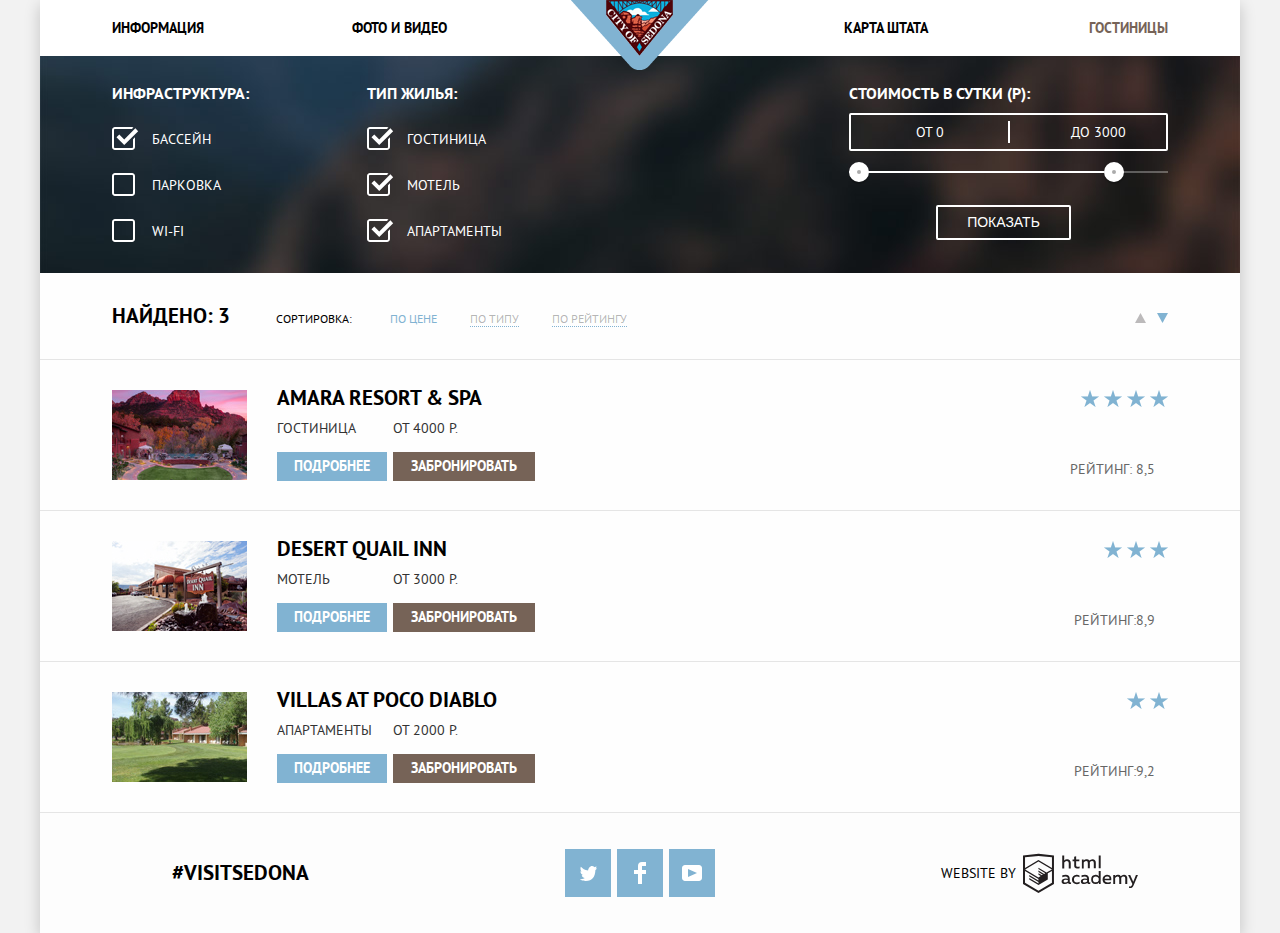
==== commit 8f29926d: "исправление страницы отелей" ====
--- a/hotels.html
+++ b/hotels.html
@@ -41,9 +41,9 @@
 								<label class="fieldset-title">Тип жилья:</label>
 								<input class="visually-hidden" type="checkbox" id="hotel" name="hotel" checked>
 								<label class="checkbox-conrol" for="hotel" tabindex="0">Гостиница</label>
-								<input class="visually-hidden" type="checkbox" id="motel" name="motel">
+								<input class="visually-hidden" type="checkbox" id="motel" name="motel"  checked>
 								<label class="checkbox-conrol" for="motel" tabindex="0">Мотель</label>
-								<input class="visually-hidden" type="checkbox" id="apartments" name="apartments">
+								<input class="visually-hidden" type="checkbox" id="apartments" name="apartments"  checked>
 								<label class="checkbox-conrol" for="apartments" tabindex="0">Апартаменты</label>
 							</div>
 						</fieldset>
--- a/css/style.css
+++ b/css/style.css
@@ -536,7 +536,6 @@
   background-color: black;
 }
 
-
 .control-min:active::before,
 .control-plus:active::before,
 .control-plus:active::after {
@@ -591,20 +590,20 @@
   display: flex;
   flex-direction: column;
   width: 240px;
-  margin-top: 30px;
+  margin-top: 27px;
   text-align: left;
 }
 
 .infrastructure label,
 .type label {
-  padding-bottom: 30px;
+  padding-bottom: 25px;
 }
 
 .type {
   display: flex;
   flex-direction: column;
   width: 225px;
-  margin-top: 30px;
+  margin-top: 27px;
   padding-left: 15px;
   text-align: left;
 }
@@ -612,13 +611,13 @@
 .checkbox-conrol {
   position: relative;
   display: block;
-  padding-left: 39px;
+  padding-left: 40px;
 }
 
 .checkbox-conrol::before {
   content: "";
   position: absolute;
-  top: 0;
+  top: -2px;
   left: 0;
   width: 23px;
   height: 23px;
@@ -651,7 +650,7 @@
   flex-direction: column;
   justify-content: space-between;
   align-items: center;
-  margin-top: 30px;
+  margin-top: 27px;
   margin-left: auto;
 }
 
@@ -663,17 +662,19 @@
 }
 
 .range-with-button .button {
-  width: 133px;
+  width: 135px;
   margin-bottom: 33px;
-  padding: 10px 0;
+  margin-left: -10px;
+  padding: 5px 0;
+  line-height: 21px;
   text-align: center;
   text-transform: uppercase;
 }
 
 .price-borders {
   position: relative;
-  width: 318px;
-  height: 36px;
+  width: 315px;
+  height: 34px;
   margin-bottom: 20px;
 
   font-size: 0;
@@ -698,7 +699,7 @@
   display: inline-block;
 
   font-size: 14px;
-  line-height: 38px;
+  line-height: 35px;
   vertical-align: top;
 
   cursor: pointer;
@@ -713,6 +714,7 @@
 .price-borders input {
   width: 50px;
   margin: 0;
+  padding: 0;
 
   color: inherit;
   font: inherit;
@@ -771,6 +773,7 @@
 
   background-color: transparent;
   border: 2px solid #ffffff;
+  border-radius: 2px;
 }
 
 .hotel-form button[type="submit"]:hover,
@@ -782,7 +785,7 @@
 
 .search-options {
   display: flex;
-  align-items: flex-end;
+  align-items: baseline;
   width: 1056px;
   padding: 30px 72px;
   margin-bottom: 1px;
@@ -813,20 +816,18 @@
   display: flex;
   margin-top: 0;
   margin-bottom: 0;
-  margin-left: 40px;
+  margin-left: 38px;
 }
 
 .options-list li {
-  margin-right: 30px;
+  margin-right: 33px;
 }
 
 .options-list a {
   font-size: 12px;
   line-height: 18px;
   color: rgba(0,0,0,0.3);
-  text-decoration: underline;
-  text-decoration-style: dotted;
-  text-decoration-color: #81b3d2;
+  border-bottom: 1px dotted #81b3d2;
 }
 
 .options-list a:hover,
@@ -837,11 +838,11 @@
 
 .options-list a:active {
   color: #000000;
-  text-decoration: none;
+  border-bottom: none;
 }
 .options-list .current {
   color: #81b3d2;
-  text-decoration: none;
+  border-bottom: none;
 }
 
 .options-sort {
@@ -913,7 +914,7 @@
   margin-bottom: 1px;
 
   padding-top: 30px;
-  padding-bottom: 30px;
+  padding-bottom: 23px;
  }
 
 .hotel::after {
@@ -941,8 +942,8 @@
 
 .hotel-text h1 {
   margin: 0;
-  padding: 0;
-  margin-top: -3px;
+  margin-top: -6px;
+  padding: 0;
   margin-bottom: 7px;
 }
 
@@ -976,6 +977,7 @@
 .hotel-link {
   display: flex;
   flex-direction: column;
+  justify-content: space-between;
   margin: 0;
   padding: 0;
   margin-bottom: 6px;
@@ -985,7 +987,7 @@
 
 .hotel-link span {
   align-self: flex-start;
-  margin-bottom: 7px; 
+  margin-bottom: 13px; 
   text-align: left;
 }
 
@@ -993,9 +995,9 @@
   position: relative;
   align-self: flex-end;
   margin-left: auto;
-  padding-top: 68px;
-  padding-bottom: 9px;
-  padding-right: 15px;
+  padding-top: 69px;
+  padding-bottom: 7px;
+  padding-right: 13px;
 
   color: #666666;
 }
@@ -1029,12 +1031,21 @@
   background-color: #766357;
 }
 
+
+
 .detail-button,
 .order-button {
   display: block;
+  padding: 4px 0;
+  margin-right: 6px;
+}
+
+.detail-button {
+  width: 110px;
+}
+
+.order-button  {
   width: 142px;
-  padding: 5px 0;
-  margin-right: 6px;
 }
 
 a.order-button:hover,
@@ -1071,21 +1082,21 @@
 .page-footer {
   position: relative;
   width: 100%;
-  padding: 47px 0;
+  padding: 36px 0;
   background-color: rgba(254,254,254,0.9);
 }
 
 .wrapper {
   display: flex;
   justify-content: space-between;
-  align-items: baseline;
+  align-items: center;
   flex-wrap: wrap;
   margin: 0 72px;
-  text-align: center;
 }
 
 .footer-tag {
-  width: 240px;
+  width: 180px;
+  padding-left: 60px;
 }
 
 .footer-tag a {
@@ -1115,6 +1126,7 @@
   justify-content: center;
   width: 46px;
   height: 48px;
+  margin-right: 6px;
 
   background-color: #81b3d2;
 }
@@ -1134,11 +1146,12 @@
 }
 
 .footer-copyright {
-  width: 240px;
+  width: 211px;
+  padding-right: 23px;
 }
 
 .footer-copyright span {
-  margin-right: 6px;
+  margin-right: 7px;
   line-height: 26px;
   color: #000000;
 }
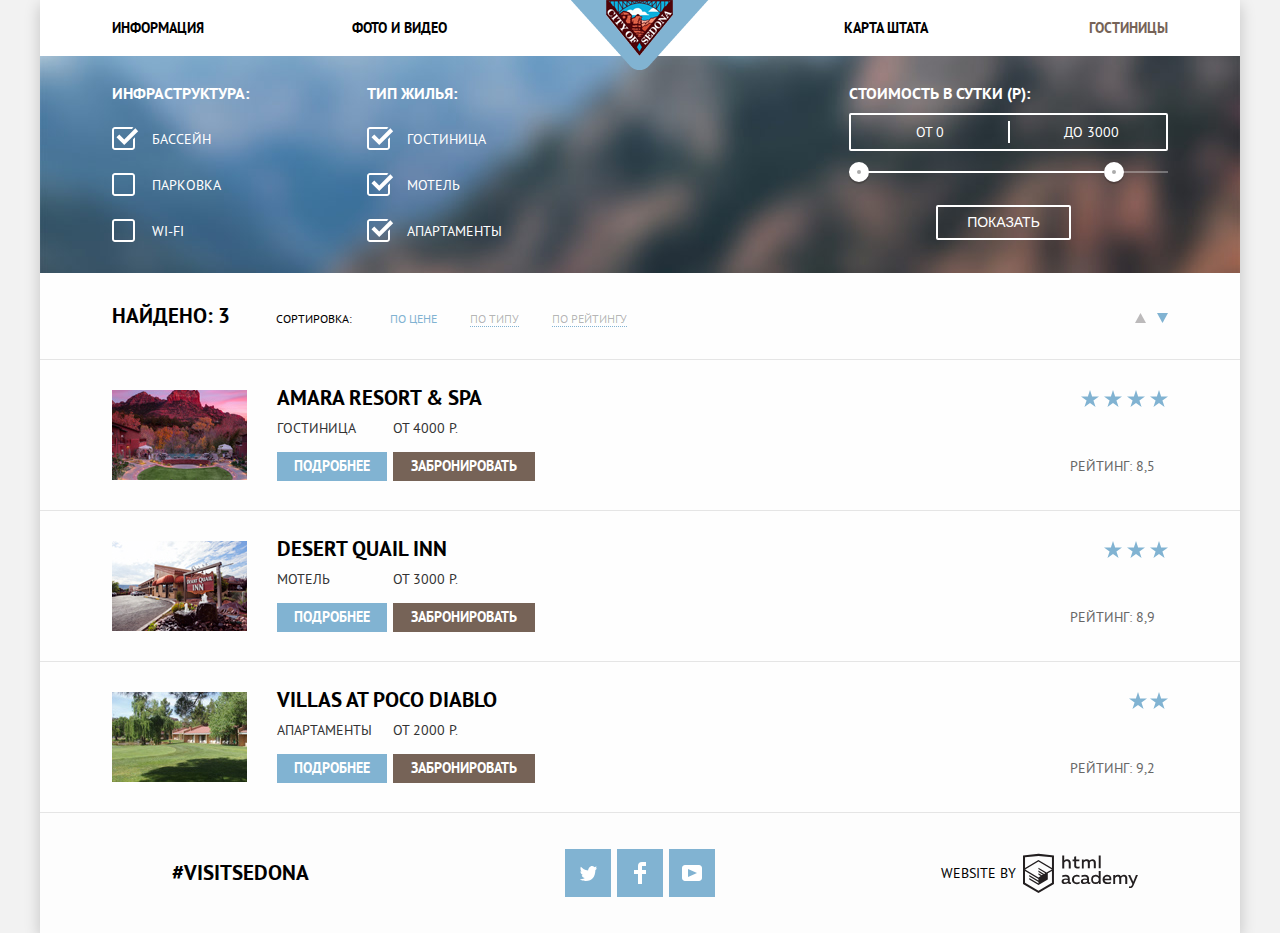
==== commit ebef2613: "исправление формы" ====
--- a/hotels.html
+++ b/hotels.html
@@ -152,7 +152,7 @@
 									</div>
 									<div class="hotel-rating">
 										<div class="rating-img three-stars"></div>
-										<span>Рейтинг:8,9</span>
+										<span>Рейтинг: 8,9</span>
 									</div>
 								</article>
 							</li>
@@ -177,7 +177,7 @@
 									</div>
 									<div class="hotel-rating">
 										<div class="rating-img two-stars"></div>
-										<span>Рейтинг:9,2</span>
+										<span>Рейтинг: 9,2</span>
 									</div>
 								</article>
 							</li>
--- a/css/style.css
+++ b/css/style.css
@@ -159,25 +159,25 @@
   width: 100%;
   margin-bottom: 60px;
   padding-top: 77px;
-  padding-bottom: 81px;
+  padding-bottom: 74px;
   text-align: center;
 
   background-color: #788596;
   background-image: 
     url("../img/shape-background.png"),
     url("../img/center.jpg");
-  background-position: 0 bottom, 0 0;
+  background-position: 0 bottom, 0 21%;
   background-repeat: no-repeat;
 }
 
 .features-title {
   width: 576px;
-  margin: 0 auto 55px auto;
+  margin: 0 auto 50px auto;
   text-align: center;
 }
 
 .features-title h2 {
-  margin-bottom: 30px;
+  margin-bottom: 26px;
   padding: 0;
   font-size: 21px;
   line-height: 26px;
@@ -217,7 +217,14 @@
   margin: 0;
   padding: 0;
   overflow: hidden;
-}
+
+  background-color: #81b3d2;
+}
+
+.feature-with-img img {
+  width: 100%;
+  height: auto;
+}  
 
 .feature h2, 
 .feature-about h3 {
@@ -227,35 +234,44 @@
 }
 
 .feature-text {
-  width: 400px;
+  width: 310px;
+  padding: 0 45px;
   text-align: center;
 
   color: #ffffff;
-
-  background-color: #81b3d2;
 }
 
 .feature-text h2 {
   margin: 0;
-  padding-top: 45px;
-  padding-bottom: 25px;
+  padding-top: 48px;
+  padding-bottom: 23px;
   font-size: 21px;
   font-weight: bold;
   color: #ffffff;
+}
+
+.feature-text .short-title {
+  padding-left: 90px;
+  padding-right: 90px;
 }
 
 .feature-text p {
   /*width: 310px;*/
   margin: 0 auto;
-  padding-right: 48px;
-  padding-left: 48px;
-  padding-top: 25px;
-  padding-bottom: 60px;
+  padding-top: 23px;
+  padding-bottom: 58px;
+}
+
+.feature-text .short-text {
+  padding-right: 15px;
+  padding-left: 15px;
 }
 
 .feature-img {
+  display: flex;
+  align-items: center;
   width: 800px;
-  height: 256px;
+  max-height: 256px;
 }
 
 .feature-detail {
@@ -276,10 +292,11 @@
   position: relative;
   width: 400px;
   padding-top: 160px;
-  padding-bottom: 85px;
+  padding-bottom: 80px;
 }
 
 .feature-about p {
+  margin: 0;
   padding: 0 56px;
 }
 
@@ -307,7 +324,7 @@
   content: "";
   position: absolute;
   top: 56px;
-  left: 162px;
+  left: 167px;
   width: 64px;
   height: 76px;
   background-image: url("../img/gift.svg");
@@ -324,26 +341,28 @@
 
 .gray-background h2 {
   margin: 0;
-  padding-top: 45px;
-  padding-bottom: 25px;
+  padding-top: 48px;
+  padding-bottom: 24px;
+  padding-left: 140px;
+  padding-right: 140px;
 }
 
 .gray-background p {
   width: 270px;
   margin: 0 auto;
-  padding-top: 25px;
-  padding-bottom: 60px;
+  padding-top: 21px;
+  padding-bottom: 58px;
 }
 
 .hotel-search {
   width: 100%;
-  padding-top: 55px;
+  padding-top: 52px;
   text-align: center;
 }
 
 .hotel-search h2 {
   margin: 0;
-  margin-bottom: 30px;
+  margin-bottom: 23px;
   padding:0;
   font-size: 30px;
   line-height: 36px;
@@ -353,9 +372,15 @@
 
 .hotel-search p {
   margin: 0;
-  margin-bottom: 50px;
+  margin-bottom: 47px;
   padding: 0;
   line-height: 24px;
+}
+
+.search-button-form {
+  position: relative;
+  width: 568px;
+  margin: 0 auto;
 }
 
 a.search-button {
@@ -390,13 +415,14 @@
 }
 
 .search-form {
+  position: absolute;
+  left: 0;
   display: flex;
   flex-wrap: wrap;
   width: 458px;
-  padding-top: 63px;
-  padding-bottom: 55px;
-  padding-left: 55px;
-  padding-right: 55px;
+  padding: 55px;
+  background-color: #ffffff;
+  box-shadow: 0 7px 15px 0 rgba(0,1,1,0.15);
 }
 
 .search-form .all-width {
@@ -404,31 +430,34 @@
   justify-content: space-between;
   align-items: center;
   width: 100%;
-  margin-bottom: 45px;
+  margin-bottom: 30px;
+  margin-right: 9px;
 }
 
 .search-form .half-width {
   display: flex;
   justify-content: space-between;
   align-items: center;
+  box-sizing: border-box;
   width: 50%;
-  margin-bottom: 62px;
-}
-
-.half-width.child {
+  margin-bottom: 53px;
+  padding-right: 17px;
+}
+
+.half-width.right {
   box-sizing: border-box;
+  padding-right: 13px;
   padding-left: 50px;
 }
 
-
 .all-width input {
-  width: 298px;
-  padding: 6px 15px;
+  width: 270px;
+  padding: 4px 10px;
 }
 
 .half-width input {
   width: 35px;
-  padding: 6px 15px;
+  padding: 4px 10px;
   text-align: center;
 }
 
@@ -440,8 +469,11 @@
   color: #000000;
   text-transform: uppercase;
 
-  border: none;
 } 
+
+.search-form input[type="text"] {
+  border: 2px solid transparent;
+}
 
 .search-form label {
   margin: 0;
@@ -478,10 +510,6 @@
 
 .calendar:active path {
   fill: #81b3d2;
-}
-
-.half-width .controls {
-  margin-right: 13px;
 }
 
 .search-form button[type="submit"] {
@@ -503,6 +531,7 @@
   position: relative;
   width: 11px;
   height: 11px;
+  padding: 0; 
   vertical-align: middle;
 }
 
@@ -562,7 +591,7 @@
   padding: 0 72px;
   background-color: #505c64;
   background-image: url("../img/inner-background.jpg");
-  background-position: center center;
+  background-position: 0 16%;
   background-repeat: no-repeat;
 }
 
@@ -711,6 +740,10 @@
   padding-left: 65px;
 }
 
+.price-borders .max-price {
+  padding-left: 58px;
+}
+
 .price-borders input {
   width: 50px;
   margin: 0;
@@ -993,34 +1026,36 @@
 
 .hotel-rating {
   position: relative;
-  align-self: flex-end;
+  align-self: flex-start;
+  min-width: 105px;
   margin-left: auto;
-  padding-top: 69px;
-  padding-bottom: 7px;
+  padding-top: 66px;
   padding-right: 13px;
+  text-align: right;
 
   color: #666666;
 }
+
 .rating-img {
   position: absolute;
   top: 0;
   right: 0;
-  background-image: url("../img/star1.png");
-  background-repeat: repeat-x;
+  background-image: url("../img/star.svg");
+  background-repeat: space;
 }
 
 .four-stars {
-  width: 92px;
+  width: 87px;
   height: 17px;
 }
 
 .three-stars {
-  width: 69px;
+  width: 64px;
   height: 17px;
 }
 
 .rating-img.two-stars {
-  width: 46px;
+  width: 39px;
   height: 17px;
 }
 
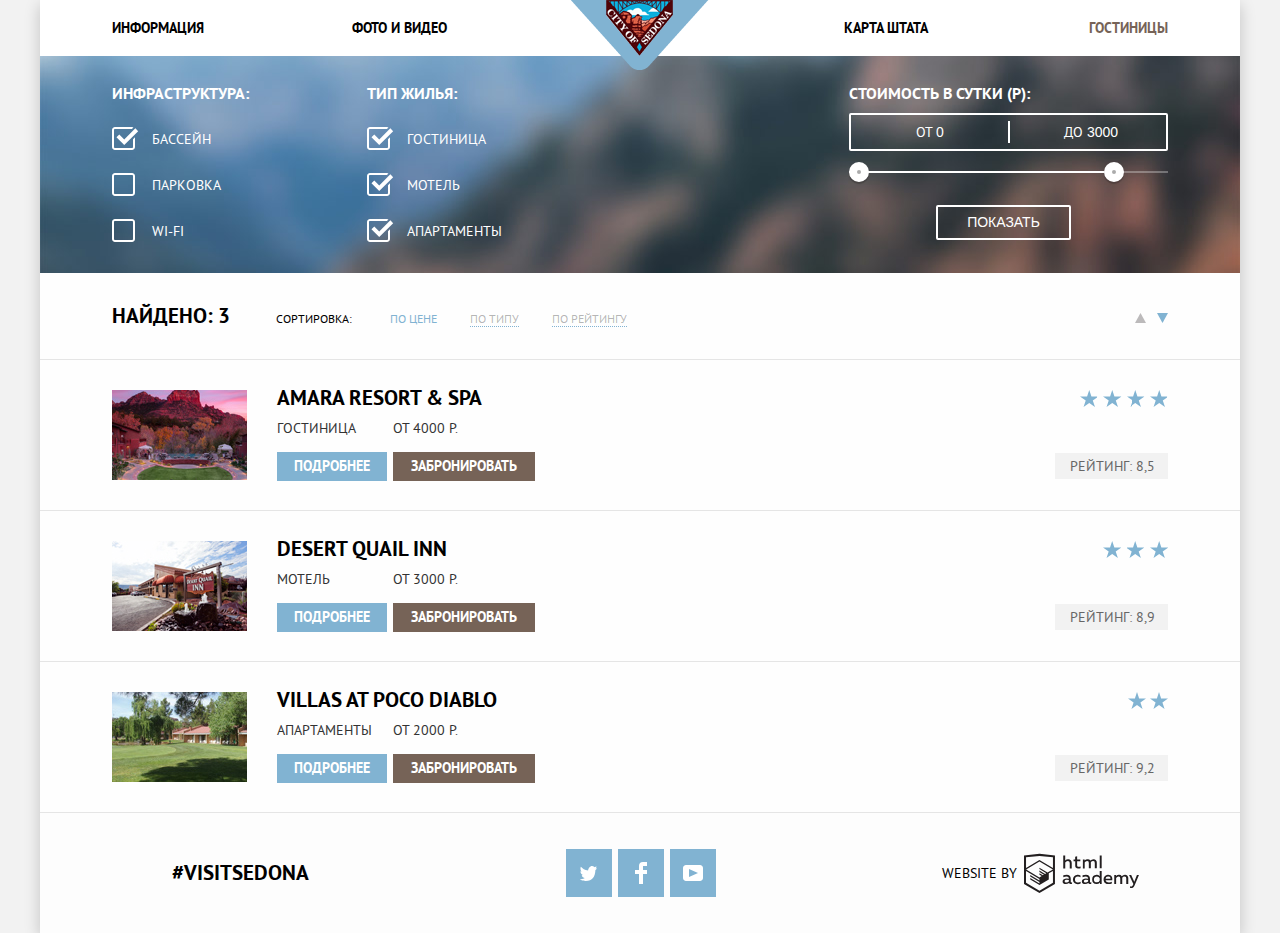
==== commit 6641047b: "добавление скрипта" ====
--- a/hotels.html
+++ b/hotels.html
@@ -4,7 +4,7 @@
 		<meta charset="utf-8">
 		<title>HTML Academy: Седона</title>
 		<link href="css/normalize.css" rel="stylesheet">
-		<link href="css/style.css" rel="stylesheet">
+		<link href="css/style.min.css" rel="stylesheet">
 	</head>
 	<body> 
 		<div class="main-wrapper">
@@ -27,13 +27,13 @@
 					<form class="hotel-form" action="https://echo.htmlacademy.ru" method="post">
 						<fieldset>
 							<div class="infrastructure">
-												<label class="fieldset-title">Инфраструктура:</label>
-												<input class="visually-hidden" type="checkbox" id="pool" name="pool" tabindex="-1" checked>
-												<label class="checkbox-conrol" for="pool" tabindex="0">Бассейн</label>
-												<input class="visually-hidden" type="checkbox" id="parking" name="parking">
-												<label class="checkbox-conrol" for="parking" tabindex="0">Парковка</label>
-												<input class="visually-hidden" type="checkbox" id="wifi" name="wifi">
-												<label class="checkbox-conrol" for="wifi" tabindex="0">WI-FI</label>
+								<label class="fieldset-title">Инфраструктура:</label>
+								<input class="visually-hidden" type="checkbox" id="pool" name="pool" tabindex="-1" checked>
+								<label class="checkbox-conrol" for="pool" tabindex="0">Бассейн</label>
+								<input class="visually-hidden" type="checkbox" id="parking" name="parking">
+								<label class="checkbox-conrol" for="parking" tabindex="0">Парковка</label>
+								<input class="visually-hidden" type="checkbox" id="wifi" name="wifi">
+								<label class="checkbox-conrol" for="wifi" tabindex="0">WI-FI</label>
 							</div>
 						</fieldset>
 						<fieldset>
@@ -51,8 +51,8 @@
 							<div class="range">
 								<div class="range-title">Стоимость в сутки (Р):</div>
 								<div class="price-borders">
-									 <label class="min-price">от <input type="text" name="min-price" value="0"></label>
-        					<label class="max-price">до <input type="text" name="max-price" value="3000"></label>
+									 <label class="min-price" for="min-price" >от <input type="text" name="min-price" id="min-price" value="0"></label>
+        					<label class="max-price" for="max-price">до <input type="text" name="max-price" id="max-price" value="3000"></label>
 								</div>
 								<div class="range-controls">
         					<div class="scale">
--- a/css/style.min.css
+++ b/css/style.min.css
@@ -0,0 +1 @@
+@-webkit-keyframes bounce{0%{-webkit-transform:translateY(-200px) scale(0);transform:translateY(-200px) scale(0)}to{-webkit-transform:translate(0,0) scale(1);transform:translate(0,0) scale(1)}}@keyframes bounce{0%{-webkit-transform:translateY(-200px) scale(0);transform:translateY(-200px) scale(0)}to{-webkit-transform:translate(0,0) scale(1);transform:translate(0,0) scale(1)}}@font-face{font-family:"PT Sans";src:url(../fonts/ptsans.woff2) format("woff2"),url(../fonts/ptsans.woff) format("woff");font-weight:400;font-style:normal}@font-face{font-family:"PT Sans";src:url(../fonts/ptsansbold.woff2) format("woff2"),url(../fonts/ptsansbold.woff) format("woff");font-weight:700;font-style:normal}body,html{width:100%}body{margin:0;padding:0;font-family:"PT Sans",Arial,sans-serif;font-size:14px;line-height:21px;font-weight:400;color:#333;text-transform:uppercase;background-color:#f2f2f2}a{text-decoration:none}img{max-width:100%;height:auto}.visually-hidden:not(:focus):not(:active),input[type=checkbox].visually-hidden{position:absolute;width:1px;height:1px;margin:-1px;border:0;padding:0;white-space:nowrap;-webkit-clip-path:inset(100%);clip-path:inset(100%);clip:rect(0 0 0 0);overflow:hidden}.main-wrapper{width:1200px;margin:0 auto;-webkit-box-shadow:0 5px 15px 0 rgba(0,1,1,.2);box-shadow:0 5px 15px 0 rgba(0,1,1,.2)}.container,.page-header{background-color:#fff}.main-navigation{position:relative;padding:0;line-height:26px;font-weight:700;color:#000}.site-navigation{display:-webkit-box;display:-ms-flexbox;display:flex;-ms-flex-wrap:wrap;flex-wrap:wrap;margin:0;padding:0;list-style:none}.site-navigation li{-webkit-box-sizing:border-box;box-sizing:border-box;width:240px;padding:15px 0}.site-navigation li:first-child{padding-left:72px;text-align:left}.site-navigation li:nth-child(2n){margin-right:240px}.site-navigation li:nth-child(2n),.site-navigation li:nth-child(n){padding-left:72px;text-align:left}.site-navigation li:nth-child(3n),.site-navigation li:nth-child(4n){text-align:right;padding-right:72px;padding-left:0}.site-navigation li:nth-child(4n){margin-right:0}.site-navigation li:last-child{text-align:right;padding-right:72px}.main-navigation a{color:#000}.main-header-logo{position:absolute;left:50%;margin-left:-69px}.site-navigation a:focus,.site-navigation a:hover{color:#81b3d2;outline:0}.site-navigation a:active{color:rgba(0,0,0,.3)}a.active,a.active:active,a.active:focus,a.active:hover{color:#766357;outline:0}.container,.inner-page.container{width:100%}.welcome-text{width:100%;margin-bottom:60px;padding-top:77px;padding-bottom:74px;text-align:center;background-color:#788596;background-image:url(../img/shape-background.png),url(../img/center.jpg);background-position:0 bottom,0 21%;background-repeat:no-repeat}.features-title{width:576px;margin:0 auto 50px;text-align:center}.features-title h2{margin-bottom:26px;padding:0;line-height:26px}.features-title p{line-height:26px}.feature-detail ul,.features ul{margin:0;padding:0;list-style:none}.feature{display:-webkit-box;display:-ms-flexbox;display:flex;-webkit-box-pack:start;-ms-flex-pack:start;justify-content:flex-start;-ms-flex-wrap:wrap;flex-wrap:wrap}.feature li{margin:0;padding:0}.feature-detail,.feature-with-img{width:100%}.feature-with-img{display:-webkit-box;display:-ms-flexbox;display:flex;margin:0;padding:0;overflow:hidden;background-color:#81b3d2}.feature h2,.feature-about h3,.feature-text h2,.features-title h2{font-size:21px;font-weight:700;color:#000}.feature-text{width:310px;padding:0 45px;text-align:center;color:#fff}.feature-text h2{margin:0;padding-top:48px;padding-bottom:23px;color:#fff}.feature-text .short-title{padding-left:90px;padding-right:90px}.feature-text p{margin:0 auto;padding-top:23px;padding-bottom:58px}.feature-text .short-text{padding-right:15px;padding-left:15px}.feature-img{display:-webkit-box;display:-ms-flexbox;display:flex;-webkit-box-align:center;-ms-flex-align:center;align-items:center;width:800px;max-height:256px}.feature-detail,a.search-button{text-align:center}.feature-about{display:-webkit-box;display:-ms-flexbox;display:flex}.feature-about h3{margin-top:0;margin-bottom:25px;padding:0}.feature-about li{position:relative;width:400px;padding-top:160px;padding-bottom:80px}.feature-about p{margin:0;padding:0 56px}.flat::before,.food::before,.gift::before{content:"";position:absolute;top:60px;left:162px;width:75px;height:72px;background-image:url(../img/flat.svg)}.food::before,.gift::before{width:74px;height:70px;background-image:url(../img/food.svg)}.gift::before{top:56px;left:167px;width:64px;height:76px;background-image:url(../img/gift.svg)}.gray-background{-webkit-box-sizing:border-box;box-sizing:border-box;width:400px;margin:0;padding:0;text-align:center;background-color:#eee}.gray-background h2{margin:0;padding:48px 140px 24px}.gray-background p{width:270px;margin:0 auto;padding-top:21px;padding-bottom:58px}.hotel-search{width:100%;padding-top:52px;text-align:center}.hotel-search h2{margin:0 0 23px;padding:0;font-size:30px;line-height:36px;font-weight:700;color:#000}.hotel-search p{margin:0 0 47px;padding:0;line-height:24px}.search-button-form{position:relative;width:568px;margin:0 auto}a.search-button{display:block;width:568px;margin:0 auto;padding:30px 0;font-size:21px;line-height:26px;font-weight:700;color:#fff;background-color:#766357}a.search-button:focus,a.search-button:hover{background-color:#604e43;outline:0}a.search-button:active{color:rgba(255,255,255,.3);background-color:#503e33}.map{height:473px;width:100%}.map-container{height:593px;width:100%;background-color:#e0e8cd;background-image:url(../img/map.png);background-repeat:no-repeat}.search-form{position:absolute;left:0;display:none;-ms-flex-wrap:wrap;flex-wrap:wrap;width:458px;padding:55px;background-color:#fff;-webkit-box-shadow:0 7px 15px 0 rgba(0,1,1,.15);box-shadow:0 7px 15px 0 rgba(0,1,1,.15)}.search-form .all-width,.search-form .half-width{display:-webkit-box;display:-ms-flexbox;display:flex;-webkit-box-pack:justify;-ms-flex-pack:justify;justify-content:space-between;-webkit-box-align:center;-ms-flex-align:center;align-items:center;width:100%;margin-bottom:30px}.search-form .half-width{width:50%;margin-bottom:53px;padding-right:2px}.half-width input,.half-width.right,.search-form .half-width{-webkit-box-sizing:border-box;box-sizing:border-box}.half-width.right{padding-left:50px;padding-right:0}.all-width input,.half-width input{width:322px;padding:4px 10px;background-color:#f2f2f2}.half-width input{width:38px;padding:4px 5px;text-align:center}.input-wrapper{position:relative}.search-form input[type=text],.search-form label{font:inherit;line-height:26px;font-weight:700;color:#000;text-transform:uppercase}.search-form input[type=text]{border:2px solid transparent}.search-form label{margin:0}.search-form input[type=text]:hover{background-color:#ebebeb}.search-form input[type=text]:focus{border:2px solid #e5e5e5;background-color:#fff;outline:0}.search-form button{border:0}.search-form button:focus{outline:0}.calendar{position:absolute;top:50%;right:9px;margin-top:-11px;padding:0;vertical-align:middle;text-align:center;background-color:transparent}.calendar:focus path,.calendar:hover path{fill:#000}.calendar:active path{fill:#81b3d2}.search-form button[type=submit]{width:100%;padding:16px 0;font:inherit;font-size:21px;line-height:26px;font-weight:700;color:#fff;text-transform:uppercase;background-color:#81b3d2;border:0}.controls{display:-webkit-box;display:-ms-flexbox;display:flex;background-color:#f2f2f2}.control-min,.control-plus{position:relative;width:38px;height:38px;padding:0;vertical-align:middle;background-color:#f2f2f2}.control-min::before,.control-plus::after,.control-plus::before{content:"";position:absolute;top:18px;left:13px;width:11px;height:3px;background-color:#a9a9a9}.control-plus::after{top:14px;left:17px;width:3px;height:11px}.control-min:focus::before,.control-min:hover::before,.control-plus:focus::after,.control-plus:focus::before,.control-plus:hover::after,.control-plus:hover::before{background-color:#000}.control-min:active::before,.control-plus:active::after,.control-plus:active::before{background-color:#81b3d2}.search-form button[type=submit]:focus,.search-form button[type=submit]:hover{background-color:#669ec0;outline:0}.search-form button[type=submit]:active{color:rgba(255,255,255,.3);background-color:#5496bd}.modal-show{display:-webkit-box;display:-ms-flexbox;display:flex;-webkit-animation:bounce .4s;animation:bounce .4s}.inner-page.container{background-color:#e5e5e5}.hotel-search-form{width:1056px;padding:0 72px;background-color:#505c64;background-image:url(../img/inner-background.jpg);background-position:0 16%;background-repeat:no-repeat}.hotel-form,.infrastructure,.type{display:-webkit-box;display:-ms-flexbox;display:flex}.hotel-form fieldset{margin:0;padding:0;border:0}.hotel-form .fieldset-title{font-size:16px;font-weight:700;color:#fff}.hotel-form label{color:#fff}.infrastructure,.type{-webkit-box-orient:vertical;-webkit-box-direction:normal;-ms-flex-direction:column;flex-direction:column;width:240px;margin-top:27px;text-align:left}.infrastructure label,.type label{padding-bottom:25px}.type{width:225px;padding-left:15px}.checkbox-conrol{position:relative;display:block;padding-left:40px}.checkbox-conrol::before{content:"";position:absolute;top:-2px;left:0;width:23px;height:23px;background-image:url(../img/checkbox-off.svg);background-repeat:no-repeat;background-position:0 0}input.visually-hidden:checked+.checkbox-conrol::before{width:27px;height:23px;background-image:url(../img/checkbox-on.svg)}input.visually-hidden:disabled+.checkbox-conrol::before{background-image:url(../img/checkbox-off-disabled.svg)}input.visually-hidden:checked:disabled+.checkbox-conrol::before{width:27px;height:23px;background-image:url(../img/checkbox-on-disabled.svg)}.range-with-button{display:-webkit-box;display:-ms-flexbox;display:flex;-webkit-box-orient:vertical;-webkit-box-direction:normal;-ms-flex-direction:column;flex-direction:column;-webkit-box-pack:justify;-ms-flex-pack:justify;justify-content:space-between;-webkit-box-align:center;-ms-flex-align:center;align-items:center;margin-top:27px;margin-left:auto}.range .range-title{font-size:16px;font-weight:700;color:#fff;margin-bottom:9px}.range-with-button .button{width:135px;margin-bottom:33px;margin-left:-10px;padding:5px 0;line-height:21px;text-align:center;text-transform:uppercase}.price-borders{position:relative;width:315px;height:34px;margin-bottom:20px;font-size:0;border:2px solid #fff;border-radius:2px}.price-borders::after{content:"";position:absolute;top:50%;left:50%;width:2px;height:22px;background:#fff;-webkit-transform:translate(-50%,-50%);-ms-transform:translate(-50%,-50%);transform:translate(-50%,-50%)}.price-borders label{display:inline-block;font-size:14px;line-height:35px;vertical-align:top;cursor:pointer}.price-borders .min-price{width:90px;padding-left:65px}.price-borders .max-price{width:90px;padding-left:58px}.price-borders input{width:50px;margin:0;padding:0;color:inherit;background:0 0;border:0}.range-controls{position:relative;margin-bottom:32px}.range-controls .scale{height:2px;background:rgba(255,255,255,.3)}.range-controls .bar{width:80%;height:2px;background:#fff}.range-toggle{position:absolute;top:-9px;width:4px;height:4px;background:#ababab;border:8px solid #fff;border-radius:50%;-webkit-box-shadow:0 2px 1px 0 rgba(0,1,1,.2);box-shadow:0 2px 1px 0 rgba(0,1,1,.2);cursor:pointer}.range-toggle:hover{background:#1c4f80}.range-toggle-min{left:0}.range-toggle-max{left:80%}.hotel-form button[type=submit]{color:#fff;background-color:transparent;border:2px solid #fff;border-radius:2px}.hotel-form button[type=submit]:focus,.hotel-form button[type=submit]:hover{color:#000;background-color:#fff;outline:0}.search-options{display:-webkit-box;display:-ms-flexbox;display:flex;-webkit-box-align:baseline;-ms-flex-align:baseline;align-items:baseline;width:1056px;padding:30px 72px;margin-bottom:1px;background-color:#fefefe}.search-result b{font-size:21px;line-height:26px;font-weight:700;color:#000}.search-options span{font-size:12px;line-height:18px;color:#000;width:90px;text-align:right}.options-list,.options-sort{padding:0;list-style:none}.options-list{display:-webkit-box;display:-ms-flexbox;display:flex;margin-top:0;margin-bottom:0;margin-left:38px}.options-list li{margin-right:33px}.options-list a{font-size:12px;line-height:18px;color:rgba(0,0,0,.3);border-bottom:1px dotted #81b3d2}.options-list a:focus,.options-list a:hover{color:#81b3d2;outline:0}.options-list a:active{color:#000;border-bottom:none}.options-list .current{color:#81b3d2;border-bottom:none}.options-sort{display:-webkit-box;display:-ms-flexbox;display:flex;margin-top:0;margin-bottom:0;margin-left:auto}.options-sort li{margin-right:11px}.options-sort li:last-child{margin-right:0}.sort-button path{opacity:.3}.sort-button.active path{fill:#81b3d2;opacity:1}.sort-button:focus path,.sort-button:hover path{opacity:1}.sort-button:focus{outline:0}.sort-button:active path{fill:#81b3d2}.search-result{width:150px}.hotels,.hotels-wrapper{background-color:#fefefe}.hotels{width:1056px;margin:0 72px}.hotel-list{margin:0;padding:0;list-style:none}.hotel{position:relative;display:-webkit-box;display:-ms-flexbox;display:flex;width:100%;margin-bottom:1px;padding-top:30px;padding-bottom:23px}.hotel::after{content:"";position:absolute;bottom:-1px;left:-72px;width:1200px;height:1px;background-color:#e5e5e5}.hotel-img{width:135px;padding:0;margin:0 30px 0 0}.hotel-text{position:relative;display:-webkit-box;display:-ms-flexbox;display:flex;-webkit-box-orient:vertical;-webkit-box-direction:normal;-ms-flex-direction:column;flex-direction:column;width:760px}.hotel-text h1{padding:0;margin:-6px 0 7px}.hotel-name{margin:0;padding:0}a.hotel-name{font-size:21px;line-height:26px;font-weight:700;color:#000}a.hotel-name:focus,a.hotel-name:hover{color:#81b3d2;outline:0}a.hotel-name:active{color:rgba(0,0,0,.3)}.hotel-link,.hotel-type-link{display:-webkit-box;display:-ms-flexbox;display:flex}.hotel-link{-webkit-box-orient:vertical;-webkit-box-direction:normal;-ms-flex-direction:column;flex-direction:column;-webkit-box-pack:justify;-ms-flex-pack:justify;justify-content:space-between;padding:0;margin:0 0 6px;text-align:center}.hotel-link span,.hotel-rating{-ms-flex-item-align:start;align-self:flex-start}.hotel-link span{margin-bottom:13px;text-align:left}.hotel-rating{position:relative;width:120px;margin-left:auto;padding-top:63px;text-align:right;color:#666}.hotel-rating span{display:inline-block;padding:3px 13px 2px 15px;vertical-align:middle;background-color:#f2f2f2}.rating-img{position:absolute;top:0;right:0;background-image:url(../img/star.svg);background-repeat:space}.four-stars{width:88px;height:17px}.three-stars{width:65px;height:17px}.rating-img.two-stars{width:40px;height:17px}a.order-button{font-weight:700;color:#fff;background-color:#766357}.detail-button,.order-button{display:block;padding:4px 0;margin-right:6px}.detail-button{width:110px}.order-button{width:142px}a.order-button:focus,a.order-button:hover{background-color:#604e43;outline:0}a.order-button:active{color:rgba(255,255,255,.3);background-color:#503e33}a.detail-button{font-weight:700;color:#fff;background-color:#81b3d2}.social-button:focus,.social-button:hover,a.detail-button:focus,a.detail-button:hover{background-color:#669ec0;outline:0}a.detail-button:active{color:rgba(255,255,255,.3)}.page-footer{position:relative;width:100%;padding:36px 0;background-color:rgba(254,254,254,.9)}.wrapper{display:-webkit-box;display:-ms-flexbox;display:flex;-webkit-box-pack:justify;-ms-flex-pack:justify;justify-content:space-between;-webkit-box-align:center;-ms-flex-align:center;align-items:center;-ms-flex-wrap:wrap;flex-wrap:wrap;margin:0 72px}.footer-tag{width:180px;padding-left:60px}.footer-tag a{font-size:21px;line-height:26px;font-weight:700;color:#000;text-transform:uppercase}.footer-social{width:400px}.footer-social ul,.social-button{display:-webkit-box;display:-ms-flexbox;display:flex;-webkit-box-pack:center;-ms-flex-pack:center;justify-content:center}.footer-social ul{margin:0;padding:0;list-style:none}.social-button{-webkit-box-align:center;-ms-flex-align:center;align-items:center;width:46px;height:48px;margin-right:6px;background-color:#81b3d2}.social-button:active,a.detail-button:active{background-color:#5496bd}.social-button:active path{opacity:.3}.footer-copyright{width:210px;padding-right:23px}.footer-copyright span{margin-right:7px;line-height:26px;color:#000}.copyright-button{display:-webkit-box;display:-ms-flexbox;display:flex;-webkit-box-align:center;-ms-flex-align:center;align-items:center;-webkit-box-pack:center;-ms-flex-pack:center;justify-content:center}.copyright-button:focus path,.copyright-button:hover path{fill:#88b6d1;outline:0}.copyright-button:active path{fill:#bdbbbc}@media screen and (-ms-high-contrast:active),(-ms-high-contrast:none){.search-form input[type=text]{height:26px}}
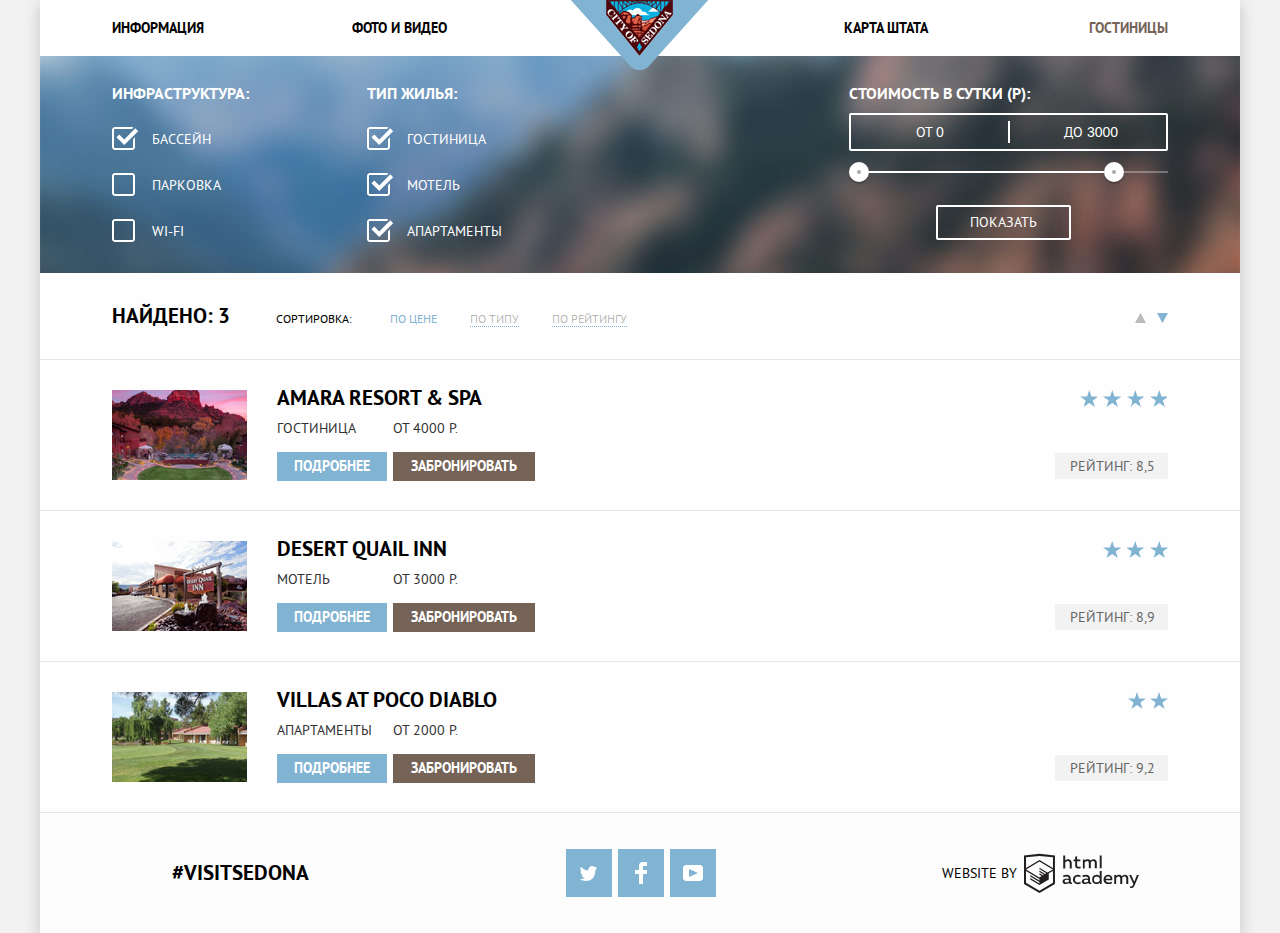
==== commit bcc979b7: "исправление" ====
--- a/hotels.html
+++ b/hotels.html
@@ -1,227 +1,241 @@
 <!DOCTYPE html>
 <html lang="ru">
-	<head>
-		<meta charset="utf-8">
-		<title>HTML Academy: Седона</title>
-		<link href="css/normalize.css" rel="stylesheet">
-		<link href="css/style.min.css" rel="stylesheet">
-	</head>
-	<body> 
-		<div class="main-wrapper">
-			<header class="page-header">
-				<nav class="main-navigation">
-					<a href="index.html" class="main-header-logo">
-								<img src="img/logo.png" width="138" height="70" alt="Логотип">
+
+<head>
+	<meta charset="utf-8">
+	<title>HTML Academy: Седона</title>
+	<link href="css/normalize.css" rel="stylesheet">
+	<link href="css/style.min.css" rel="stylesheet">
+</head>
+
+<body>
+	<div class="main-wrapper">
+		<header class="page-header">
+			<nav class="main-navigation">
+				<a href="index.html" class="main-header-logo">
+					<img src="img/logo.png" width="138" height="70" alt="Логотип">
+				</a>
+				<ul class="site-navigation">
+					<li><a href="#">Информация</a>
+					</li>
+					<li><a href="#">Фото и видео</a>
+					</li>
+					<li><a href="#">Карта штата</a>
+					</li>
+					<li><a class="active">Гостиницы</a>
+					</li>
+				</ul>
+			</nav>
+		</header>
+
+		<main class="inner-page container">
+			<section class="hotel-search-form">
+				<form class="hotel-form" action="https://echo.htmlacademy.ru" method="post">
+					<fieldset>
+						<div class="infrastructure">
+							<label class="fieldset-title">Инфраструктура:</label>
+							<input class="visually-hidden" type="checkbox" id="pool" name="pool" tabindex="-1" checked>
+							<label class="checkbox-conrol" for="pool" tabindex="0">Бассейн</label>
+							<input class="visually-hidden" type="checkbox" id="parking" name="parking">
+							<label class="checkbox-conrol" for="parking" tabindex="0">Парковка</label>
+							<input class="visually-hidden" type="checkbox" id="wifi" name="wifi">
+							<label class="checkbox-conrol" for="wifi" tabindex="0">WI-FI</label>
+						</div>
+					</fieldset>
+					<fieldset>
+						<div class="type">
+							<label class="fieldset-title">Тип жилья:</label>
+							<input class="visually-hidden" type="checkbox" id="hotel" name="hotel" checked>
+							<label class="checkbox-conrol" for="hotel" tabindex="0">Гостиница</label>
+							<input class="visually-hidden" type="checkbox" id="motel" name="motel" checked>
+							<label class="checkbox-conrol" for="motel" tabindex="0">Мотель</label>
+							<input class="visually-hidden" type="checkbox" id="apartments" name="apartments" checked>
+							<label class="checkbox-conrol" for="apartments" tabindex="0">Апартаменты</label>
+						</div>
+					</fieldset>
+					<div class="range-with-button">
+						<div class="range">
+							<div class="range-title">Стоимость в сутки (Р):</div>
+							<div class="price-borders">
+								<label class="min-price" for="min-price">от
+									<input type="text" name="min-price" id="min-price" value="0">
+								</label>
+								<label class="max-price" for="max-price">до
+									<input type="text" name="max-price" id="max-price" value="3000">
+								</label>
+							</div>
+							<div class="range-controls">
+								<div class="scale">
+									<div class="bar"></div>
+								</div>
+								<div class="range-toggle range-toggle-min"></div>
+								<div class="range-toggle range-toggle-max"></div>
+							</div>
+						</div>
+						<button type="submit" class="button">Показать</button>
+					</div>
+				</form>
+			</section>
+			<section class="search-options">
+				<div class="search-result">
+					<b>Найдено: 3</b>
+				</div>
+				<span>Сортировка:</span>
+				<ul class="options-list">
+					<li>
+						<a class="current" href="#">По цене</a>
+					</li>
+					<li>
+						<a href="#">По типу</a>
+					</li>
+					<li>
+						<a href="#">По рейтингу</a>
+					</li>
+				</ul>
+				<ul class="options-sort">
+					<li>
+						<a class="sort-button" href="#">
+							<span class="visually-hidden">По возрастанию</span>
+							<svg xmlns="http://www.w3.org/2000/svg" width="11" height="10" viewBox="0 0 11 10">
+								<path fill="#231F20" d="M5.5 0L0 10h11z" />
+							</svg>
 						</a>
-						<ul class="site-navigation">
-						<li><a href="#">Информация</a></li>
-						<li><a href="#">Фото и видео</a></li>
-						<li><a href="#">Карта штата</a></li>
-						<li><a class="active">Гостиницы</a></li>
-					</ul>
-				</nav>	
-			</header>
-
-			<main class="inner-page container">
-				<section class="hotel-search-form"> 
-					<form class="hotel-form" action="https://echo.htmlacademy.ru" method="post">
-						<fieldset>
-							<div class="infrastructure">
-								<label class="fieldset-title">Инфраструктура:</label>
-								<input class="visually-hidden" type="checkbox" id="pool" name="pool" tabindex="-1" checked>
-								<label class="checkbox-conrol" for="pool" tabindex="0">Бассейн</label>
-								<input class="visually-hidden" type="checkbox" id="parking" name="parking">
-								<label class="checkbox-conrol" for="parking" tabindex="0">Парковка</label>
-								<input class="visually-hidden" type="checkbox" id="wifi" name="wifi">
-								<label class="checkbox-conrol" for="wifi" tabindex="0">WI-FI</label>
-							</div>
-						</fieldset>
-						<fieldset>
-						 	<div class="type">
-								<label class="fieldset-title">Тип жилья:</label>
-								<input class="visually-hidden" type="checkbox" id="hotel" name="hotel" checked>
-								<label class="checkbox-conrol" for="hotel" tabindex="0">Гостиница</label>
-								<input class="visually-hidden" type="checkbox" id="motel" name="motel"  checked>
-								<label class="checkbox-conrol" for="motel" tabindex="0">Мотель</label>
-								<input class="visually-hidden" type="checkbox" id="apartments" name="apartments"  checked>
-								<label class="checkbox-conrol" for="apartments" tabindex="0">Апартаменты</label>
-							</div>
-						</fieldset>
-						<div class="range-with-button">
-							<div class="range">
-								<div class="range-title">Стоимость в сутки (Р):</div>
-								<div class="price-borders">
-									 <label class="min-price" for="min-price" >от <input type="text" name="min-price" id="min-price" value="0"></label>
-        					<label class="max-price" for="max-price">до <input type="text" name="max-price" id="max-price" value="3000"></label>
-								</div>
-								<div class="range-controls">
-        					<div class="scale">
-          					<div class="bar"></div>
-        					</div>
-        					<div class="range-toggle range-toggle-min"></div>
-        					<div class="range-toggle range-toggle-max"></div>
-      					</div>
-							</div>
-							<button type="submit" class="button">Показать</button>
-						</div>
-					</form>
-				</section>
-				<section class="search-options">
-					<div class="search-result">
-						<b>Найдено: 3</b>
-					</div>
-					<span>Сортировка:</span>
-					<ul class="options-list"> 
-						<li> 
-							<a class="current" href="#">По цене</a>
-						</li>
-						<li> 
-							<a href="#">По типу</a>
-						</li>
-						<li> 
-							<a href="#">По рейтингу</a>
-						</li>
-					</ul>
-					<ul class="options-sort">
-						<li> 
-							<a class="sort-button" href="#">
-								<span class="visually-hidden">По возрастанию</span>
-								<svg xmlns="http://www.w3.org/2000/svg" width="11" height="10" viewBox="0 0 11 10">
-									<path fill="#231F20" d="M5.5 0L0 10h11z"/>
-								</svg>
-							</a>
-						</li>
-						<li> 
-							<a class="sort-button active" href="#">
-								<span class="visually-hidden">По убыванию</span>
-								<svg xmlns="http://www.w3.org/2000/svg" width="11" height="10" viewBox="0 0 11 10">
-									<path fill="#231F20" d="M5.5 10L0 0h11"/>
-								</svg>
-							</a>
+					</li>
+					<li>
+						<a class="sort-button active" href="#">
+							<span class="visually-hidden">По убыванию</span>
+							<svg xmlns="http://www.w3.org/2000/svg" width="11" height="10" viewBox="0 0 11 10">
+								<path fill="#231F20" d="M5.5 10L0 0h11" />
+							</svg>
+						</a>
+					</li>
+				</ul>
+			</section>
+			<div class="hotels-wrapper">
+				<section class="hotels">
+					<ul class="hotel-list">
+						<li>
+							<article class="hotel">
+								<div class="hotel-img">
+									<img src="img/amara.jpg" width="135" height="90" alt="amara resort">
+								</div>
+								<div class="hotel-text">
+									<h1>
+											<a class="hotel-name" href="#">amara resort & spa</a>
+										</h1>
+									<div class="hotel-type-link">
+										<div class="hotel-link">
+											<span>гостиница</span>
+											<a class="detail-button" href="#">Подробнее</a>
+										</div>
+										<div class="hotel-link">
+											<span class="price">от 4000 р.</span>
+											<a class="order-button" href="#">Забронировать</a>
+										</div>
+									</div>
+								</div>
+								<div class="hotel-rating">
+									<div class="rating-img four-stars"></div>
+									<span>Рейтинг: 8,5</span>
+								</div>
+							</article>
+						</li>
+						<li>
+							<article class="hotel">
+								<div class="hotel-img">
+									<img src="img/quail.jpg" width="135" height="90" alt="desert quail inn">
+								</div>
+								<div class="hotel-text">
+									<h1>
+											<a class="hotel-name" href="#">desert quail inn</a>
+										</h1>
+									<div class="hotel-type-link">
+										<div class="hotel-link">
+											<span>мотель</span>
+											<a class="detail-button" href="#">Подробнее</a>
+										</div>
+										<div class="hotel-link">
+											<span>от 3000 р.</span>
+											<a class="order-button" href="#">Забронировать</a>
+										</div>
+									</div>
+								</div>
+								<div class="hotel-rating">
+									<div class="rating-img three-stars"></div>
+									<span>Рейтинг: 8,9</span>
+								</div>
+							</article>
+						</li>
+						<li>
+							<article class="hotel">
+								<div class="hotel-img">
+									<img src="img/villas.jpg" width="135" height="90" alt="villas at poco diablo<">
+								</div>
+								<div class="hotel-text">
+									<h1>
+											<a class="hotel-name" href="#">villas at poco diablo</a>
+										</h1>
+									<div class="hotel-type-link">
+										<div class="hotel-link">
+											<span>апартаменты</span>
+											<a class="detail-button" href="#">Подробнее</a> </div>
+										<div class="hotel-link">
+											<span>от 2000 р.</span>
+											<a class="order-button" href="#">Забронировать</a>
+										</div>
+									</div>
+								</div>
+								<div class="hotel-rating">
+									<div class="rating-img two-stars"></div>
+									<span>Рейтинг: 9,2</span>
+								</div>
+							</article>
 						</li>
 					</ul>
 				</section>
-				<div class="hotels-wrapper">
-					<section class="hotels">
-						<ul class="hotel-list">
-							<li>
-								<article class="hotel">
-									<div class="hotel-img">
-										<img src="img/amara.jpg" width="135" height="90" alt="amara resort">
-									</div>
-									<div class="hotel-text">
-										<h1>
-											<a class="hotel-name" href="#">amara resort & spa</a>
-										</h1>
-										<div class="hotel-type-link">
-											<div class="hotel-link">
-												<span>гостиница</span>
-												<a class="detail-button" href="#">Подробнее</a>
-											</div>
-											<div class="hotel-link">
-												<span class="price">от 4000 р.</span>
-												<a class="order-button" href="#">Забронировать</a>
-											</div>
-										</div>
-									</div>
-									<div class="hotel-rating">
-										<div class="rating-img four-stars"></div>
-										<span>Рейтинг: 8,5</span>
-									</div>
-								</article>
-							</li>
-							<li>
-								<article class="hotel">
-									<div class="hotel-img">
-										<img src="img/quail.jpg" width="135" height="90" alt="desert quail inn">
-									</div>
-									<div class="hotel-text">
-										<h1>
-											<a class="hotel-name" href="#">desert quail inn</a>
-										</h1>
-										<div class="hotel-type-link">
-											<div class="hotel-link">
-												<span>мотель</span>
-												<a class="detail-button" href="#">Подробнее</a>
-											</div>
-											<div class="hotel-link">
-												<span>от 3000 р.</span>
-												<a class="order-button" href="#">Забронировать</a>
-											</div>
-										</div>
-									</div>
-									<div class="hotel-rating">
-										<div class="rating-img three-stars"></div>
-										<span>Рейтинг: 8,9</span>
-									</div>
-								</article>
-							</li>
-							<li>
-								<article class="hotel">
-									<div class="hotel-img">
-										<img src="img/villas.jpg" width="135" height="90" alt="villas at poco diablo<">
-									</div>
-									<div class="hotel-text">
-										<h1>
-											<a class="hotel-name" href="#">villas at poco diablo</a>
-										</h1>
-										<div class="hotel-type-link">
-											<div class="hotel-link">
-												<span>апартаменты</span>
-												<a class="detail-button" href="#">Подробнее</a>		</div>
-											<div class="hotel-link">
-												<span>от 2000 р.</span>
-												<a class="order-button" href="#">Забронировать</a>
-											</div>
-										</div>
-									</div>
-									<div class="hotel-rating">
-										<div class="rating-img two-stars"></div>
-										<span>Рейтинг: 9,2</span>
-									</div>
-								</article>
-							</li>
-						</ul>
-					</section>
-				</div>
-			</main>
-
-			<footer class="page-footer">
-				<div class="wrapper">
-					<div class="footer-tag">
-						<a href="#">#VISITSEDONA</a>
-					</div>
-					<div class="footer-social">
-						<ul>
-							<li><a class="social-button" href="#"><span class="visually-hidden">Твиттер</span>
+			</div>
+		</main>
+
+		<footer class="page-footer">
+			<div class="wrapper">
+				<div class="footer-tag">
+					<a href="#">#VISITSEDONA</a>
+				</div>
+				<div class="footer-social">
+					<ul>
+						<li><a class="social-button" href="#"><span class="visually-hidden">Твиттер</span>
 								<svg xmlns="http://www.w3.org/2000/svg" xmlns:xlink="http://www.w3.org/1999/xlink" width="17" height="15" viewBox="0 0 17 15">
 									<path fill="#FFF" d="M10.95.144c1.685-.496 2.984.27 3.577 1.179.673-.231 1.331-.481 2.011-.708a2.345 2.345 0 0 1-.857 1.768c.685.17 1.304-.491 1.304-.491-.169 1-1.006 1.788-1.563 2.024-.231 6.75-3.175 11.217-10.077 11.082h-.446c-.41 0-4.164-.46-4.898-1.887 2.271.196 3.893-.422 4.693-1.177-.96-.3-2.679-.477-2.979-2.95.349.106.564.228 1.19.119C1.705 8.247.374 7.53.448 5.33c.285.328 1.067.536 1.34.472C1.085 5.561-.182 2.442.894.85c1.818 1.854 3.735 3.606 7.152 3.773C8.254 2.33 9.183.793 10.95.144z"/>
 								</svg>
-							</a></li>
-							<li><a class="social-button" href="#"><span class="visually-hidden">Фейсбук</span>
+							</a>
+						</li>
+						<li><a class="social-button" href="#"><span class="visually-hidden">Фейсбук</span>
 								<svg xmlns="http://www.w3.org/2000/svg" width="12" height="22" viewBox="0 0 12 22">
 								<path fill="#FFF" d="M12 4V0H8a4 4 0 0 0-4 4v4H0v4h4v10h4V12h4V8H8V4h4z"/>
 								</svg>
-							</a></li>
-							<li><a class="social-button" href="#"><span class="visually-hidden">youtube</span>
+							</a>
+						</li>
+						<li><a class="social-button" href="#"><span class="visually-hidden">youtube</span>
 							<svg xmlns="http://www.w3.org/2000/svg" xmlns:xlink="http://www.w3.org/1999/xlink" width="20" height="16" viewBox="0 0 20 16">
 								<path fill="#FFF" d="M17 0H3C1.35 0 0 1.35 0 3v10c0 1.65 1.35 3 3 3h14c1.65 0 3-1.35 3-3V3c0-1.65-1.35-3-3-3zM6.027 11.998V4.002L15.014 8l-8.987 3.998z"/>
 							</svg>
-						</a></li>
-						</ul>
-					</div>
-					<div class="footer-copyright">
-						<a class="copyright-button" href="https://htmlacademy.ru/intensive/htmlcss">
-							<span>website by</span> 
-							<span class="visually-hidden">HTML Academy</span>
-							<svg id="Layer_1" data-name="Layer 1" xmlns="http://www.w3.org/2000/svg" width="115" height="41" viewBox="0 0 108.08 36.85">
-								<title>logo-htmlacademy-small1</title>
-								<path d="M44.61,26.88a2,2,0,0,0,.55-0.1v1.33a3.25,3.25,0,0,1-1.18.21,1.67,1.67,0,0,1-1.67-1,4.84,4.84,0,0,1-3.14,1.08c-1.51,0-2.91-.83-2.91-2.55,0-2.13,2-2.79,3.71-2.79a11.08,11.08,0,0,1,2.17.25v-0.3c0-1-.76-1.77-2.19-1.77a7.42,7.42,0,0,0-3,.64v-1.7a10.21,10.21,0,0,1,3.19-.55c2.36,0,3.81,1.12,3.81,3.65v3a0.54,0.54,0,0,0,.49.59h0.17Zm-6.44-1.13A1.35,1.35,0,0,0,39.63,27h0.11a3.39,3.39,0,0,0,2.41-1V24.58a9.72,9.72,0,0,0-1.81-.21c-1,0-2.16.33-2.16,1.38h0Zm12.36-6.11a5,5,0,0,1,2.57.64V22a4.08,4.08,0,0,0-2.3-.7,2.75,2.75,0,1,0,0,5.49,5,5,0,0,0,2.43-.64v1.71a6.27,6.27,0,0,1-2.76.57A4.21,4.21,0,0,1,46,24.51q0-.21,0-0.41a4.32,4.32,0,0,1,4.18-4.46h0.38Zm12.17,7.24a2,2,0,0,0,.55-0.1v1.33a3.25,3.25,0,0,1-1.18.21,1.67,1.67,0,0,1-1.67-1,4.84,4.84,0,0,1-3.14,1.08c-1.51,0-2.91-.83-2.91-2.55,0-2.13,2-2.79,3.71-2.79a11.08,11.08,0,0,1,2.17.25v-0.3c0-1-.76-1.77-2.19-1.77a7.42,7.42,0,0,0-3,.64v-1.7a10.21,10.21,0,0,1,3.19-.55c2.36,0,3.81,1.12,3.81,3.65v3a0.54,0.54,0,0,0,.49.59h0.17Zm-6.44-1.13A1.35,1.35,0,0,0,57.73,27h0.11a3.39,3.39,0,0,0,2.41-1V24.58a9.72,9.72,0,0,0-1.81-.21c-1.06,0-2.16.33-2.16,1.38h0ZM73,16V28.2H71.35V26.88a3.88,3.88,0,0,1-3.19,1.54,4.4,4.4,0,0,1,0-8.78,3.81,3.81,0,0,1,3,1.3V16H73Zm-4.53,5.22a2.76,2.76,0,1,0,0,5.52A2.86,2.86,0,0,0,71.15,25V23A2.91,2.91,0,0,0,68.49,21.27ZM79,19.64c3.31,0,4.46,2.68,3.92,5.09H76.7c0.21,1.5,1.67,2.11,3.19,2.11a6.11,6.11,0,0,0,2.64-.59v1.6a7.14,7.14,0,0,1-3,.57C77,28.42,74.78,27,74.78,24a4.18,4.18,0,0,1,4-4.39H79Zm0.09,1.54a2.28,2.28,0,0,0-2.44,2.1v0.06H81.3A2,2,0,0,0,79.13,21.18Zm5.73,7V19.87h1.65v1a3.81,3.81,0,0,1,2.78-1.27A2.86,2.86,0,0,1,91.89,21a4.12,4.12,0,0,1,2.91-1.33A3.06,3.06,0,0,1,98,23V28.2h-1.9V23.05a1.59,1.59,0,0,0-1.42-1.75H94.42a2.8,2.8,0,0,0-2.07,1.12V28.2h-1.9V23.05A1.59,1.59,0,0,0,89,21.31H88.8a3,3,0,0,0-2.21,1.29v5.63H84.86Zm21.31-8.33h1.9l-3.91,9.46c-0.9,2.17-2.09,2.86-3.35,2.86a4.76,4.76,0,0,1-1.1-.14V30.46a2.86,2.86,0,0,0,.85.12c0.9,0,1.58-.64,2.07-1.9l0.17-.42-4-8.4h2l2.86,6.29ZM38.73,1.46V6.22a3.81,3.81,0,0,1,2.7-1.14,3.25,3.25,0,0,1,3.44,3.4v5.15H43V8.72a1.81,1.81,0,0,0-1.61-2h-0.3a2.93,2.93,0,0,0-2.32,1.39v5.52h-1.9V1.46h1.9ZM49.94,2.31v3h3V6.91h-3v3.81c0,1.1.5,1.46,1.58,1.46a4.49,4.49,0,0,0,1.69-.33v1.6A6.8,6.8,0,0,1,51,13.8a2.55,2.55,0,0,1-2.86-2.74V6.89H46.58V5.26h1.5V2.74Zm5.4,11.31V5.28H57v1A3.81,3.81,0,0,1,59.77,5a2.86,2.86,0,0,1,2.6,1.33A4.12,4.12,0,0,1,65.28,5,3.06,3.06,0,0,1,68.44,8.4v5.21h-1.9V8.46a1.59,1.59,0,0,0-1.42-1.75H64.89a2.8,2.8,0,0,0-2.07,1.12v5.78h-1.9V8.46A1.59,1.59,0,0,0,59.5,6.71H59.27A3,3,0,0,0,57.06,8v5.63H55.34ZM71.17,1.45H73V13.6H71.17V1.45ZM14.71,0H14.55L0,1.54V28.21l14.55,8.66,14.55-8.66V1.54Zm12.5,27.1L14.55,34.64,1.9,27.12V16.18l12.59,7.5V25L5.86,19.9v1.31l8.68,5.21v1.39L5.87,22.65V24l8.68,5.21,8.75-5.24V18.31L27.2,16V27.12Zm0-12.53-3.48,2-1.6,1L14.51,13v1.31L21,18.23H21l-0.14.09-1,.54-5.37-3.2V17l4.24,2.52-1,.67-3.2-1.9v1.31l2.1,1.24L14.5,22.1,2,14.65,14.51,7.11Zm0-1.32L14.49,5.76,1.91,13.25v-10L14.56,1.92,27.21,3.25v10h0Z" transform="translate(0 -0.02)" fill="#231f20"/>
-							</svg>
 						</a>
-					</div>
-				</div>
-			</footer>
-		</div>
-	</body>
-</html>
+						</li>
+					</ul>
+				</div>
+				<div class="footer-copyright">
+					<a class="copyright-button" href="https://htmlacademy.ru/intensive/htmlcss">
+						<span>website by</span>
+						<span class="visually-hidden">HTML Academy</span>
+						<svg id="Layer_1" data-name="Layer 1" xmlns="http://www.w3.org/2000/svg" width="115" height="41" viewBox="0 0 108.08 36.85">
+							<title>logo-htmlacademy-small1</title>
+							<path d="M44.61,26.88a2,2,0,0,0,.55-0.1v1.33a3.25,3.25,0,0,1-1.18.21,1.67,1.67,0,0,1-1.67-1,4.84,4.84,0,0,1-3.14,1.08c-1.51,0-2.91-.83-2.91-2.55,0-2.13,2-2.79,3.71-2.79a11.08,11.08,0,0,1,2.17.25v-0.3c0-1-.76-1.77-2.19-1.77a7.42,7.42,0,0,0-3,.64v-1.7a10.21,10.21,0,0,1,3.19-.55c2.36,0,3.81,1.12,3.81,3.65v3a0.54,0.54,0,0,0,.49.59h0.17Zm-6.44-1.13A1.35,1.35,0,0,0,39.63,27h0.11a3.39,3.39,0,0,0,2.41-1V24.58a9.72,9.72,0,0,0-1.81-.21c-1,0-2.16.33-2.16,1.38h0Zm12.36-6.11a5,5,0,0,1,2.57.64V22a4.08,4.08,0,0,0-2.3-.7,2.75,2.75,0,1,0,0,5.49,5,5,0,0,0,2.43-.64v1.71a6.27,6.27,0,0,1-2.76.57A4.21,4.21,0,0,1,46,24.51q0-.21,0-0.41a4.32,4.32,0,0,1,4.18-4.46h0.38Zm12.17,7.24a2,2,0,0,0,.55-0.1v1.33a3.25,3.25,0,0,1-1.18.21,1.67,1.67,0,0,1-1.67-1,4.84,4.84,0,0,1-3.14,1.08c-1.51,0-2.91-.83-2.91-2.55,0-2.13,2-2.79,3.71-2.79a11.08,11.08,0,0,1,2.17.25v-0.3c0-1-.76-1.77-2.19-1.77a7.42,7.42,0,0,0-3,.64v-1.7a10.21,10.21,0,0,1,3.19-.55c2.36,0,3.81,1.12,3.81,3.65v3a0.54,0.54,0,0,0,.49.59h0.17Zm-6.44-1.13A1.35,1.35,0,0,0,57.73,27h0.11a3.39,3.39,0,0,0,2.41-1V24.58a9.72,9.72,0,0,0-1.81-.21c-1.06,0-2.16.33-2.16,1.38h0ZM73,16V28.2H71.35V26.88a3.88,3.88,0,0,1-3.19,1.54,4.4,4.4,0,0,1,0-8.78,3.81,3.81,0,0,1,3,1.3V16H73Zm-4.53,5.22a2.76,2.76,0,1,0,0,5.52A2.86,2.86,0,0,0,71.15,25V23A2.91,2.91,0,0,0,68.49,21.27ZM79,19.64c3.31,0,4.46,2.68,3.92,5.09H76.7c0.21,1.5,1.67,2.11,3.19,2.11a6.11,6.11,0,0,0,2.64-.59v1.6a7.14,7.14,0,0,1-3,.57C77,28.42,74.78,27,74.78,24a4.18,4.18,0,0,1,4-4.39H79Zm0.09,1.54a2.28,2.28,0,0,0-2.44,2.1v0.06H81.3A2,2,0,0,0,79.13,21.18Zm5.73,7V19.87h1.65v1a3.81,3.81,0,0,1,2.78-1.27A2.86,2.86,0,0,1,91.89,21a4.12,4.12,0,0,1,2.91-1.33A3.06,3.06,0,0,1,98,23V28.2h-1.9V23.05a1.59,1.59,0,0,0-1.42-1.75H94.42a2.8,2.8,0,0,0-2.07,1.12V28.2h-1.9V23.05A1.59,1.59,0,0,0,89,21.31H88.8a3,3,0,0,0-2.21,1.29v5.63H84.86Zm21.31-8.33h1.9l-3.91,9.46c-0.9,2.17-2.09,2.86-3.35,2.86a4.76,4.76,0,0,1-1.1-.14V30.46a2.86,2.86,0,0,0,.85.12c0.9,0,1.58-.64,2.07-1.9l0.17-.42-4-8.4h2l2.86,6.29ZM38.73,1.46V6.22a3.81,3.81,0,0,1,2.7-1.14,3.25,3.25,0,0,1,3.44,3.4v5.15H43V8.72a1.81,1.81,0,0,0-1.61-2h-0.3a2.93,2.93,0,0,0-2.32,1.39v5.52h-1.9V1.46h1.9ZM49.94,2.31v3h3V6.91h-3v3.81c0,1.1.5,1.46,1.58,1.46a4.49,4.49,0,0,0,1.69-.33v1.6A6.8,6.8,0,0,1,51,13.8a2.55,2.55,0,0,1-2.86-2.74V6.89H46.58V5.26h1.5V2.74Zm5.4,11.31V5.28H57v1A3.81,3.81,0,0,1,59.77,5a2.86,2.86,0,0,1,2.6,1.33A4.12,4.12,0,0,1,65.28,5,3.06,3.06,0,0,1,68.44,8.4v5.21h-1.9V8.46a1.59,1.59,0,0,0-1.42-1.75H64.89a2.8,2.8,0,0,0-2.07,1.12v5.78h-1.9V8.46A1.59,1.59,0,0,0,59.5,6.71H59.27A3,3,0,0,0,57.06,8v5.63H55.34ZM71.17,1.45H73V13.6H71.17V1.45ZM14.71,0H14.55L0,1.54V28.21l14.55,8.66,14.55-8.66V1.54Zm12.5,27.1L14.55,34.64,1.9,27.12V16.18l12.59,7.5V25L5.86,19.9v1.31l8.68,5.21v1.39L5.87,22.65V24l8.68,5.21,8.75-5.24V18.31L27.2,16V27.12Zm0-12.53-3.48,2-1.6,1L14.51,13v1.31L21,18.23H21l-0.14.09-1,.54-5.37-3.2V17l4.24,2.52-1,.67-3.2-1.9v1.31l2.1,1.24L14.5,22.1,2,14.65,14.51,7.11Zm0-1.32L14.49,5.76,1.91,13.25v-10L14.56,1.92,27.21,3.25v10h0Z" transform="translate(0 -0.02)" fill="#231f20" />
+						</svg>
+					</a>
+				</div>
+			</div>
+		</footer>
+	</div>
+</body>
+
+</html>--- a/css/style.min.css
+++ b/css/style.min.css
@@ -1 +1 @@
-@-webkit-keyframes bounce{0%{-webkit-transform:translateY(-200px) scale(0);transform:translateY(-200px) scale(0)}to{-webkit-transform:translate(0,0) scale(1);transform:translate(0,0) scale(1)}}@keyframes bounce{0%{-webkit-transform:translateY(-200px) scale(0);transform:translateY(-200px) scale(0)}to{-webkit-transform:translate(0,0) scale(1);transform:translate(0,0) scale(1)}}@font-face{font-family:"PT Sans";src:url(../fonts/ptsans.woff2) format("woff2"),url(../fonts/ptsans.woff) format("woff");font-weight:400;font-style:normal}@font-face{font-family:"PT Sans";src:url(../fonts/ptsansbold.woff2) format("woff2"),url(../fonts/ptsansbold.woff) format("woff");font-weight:700;font-style:normal}body,html{width:100%}body{margin:0;padding:0;font-family:"PT Sans",Arial,sans-serif;font-size:14px;line-height:21px;font-weight:400;color:#333;text-transform:uppercase;background-color:#f2f2f2}a{text-decoration:none}img{max-width:100%;height:auto}.visually-hidden:not(:focus):not(:active),input[type=checkbox].visually-hidden{position:absolute;width:1px;height:1px;margin:-1px;border:0;padding:0;white-space:nowrap;-webkit-clip-path:inset(100%);clip-path:inset(100%);clip:rect(0 0 0 0);overflow:hidden}.main-wrapper{width:1200px;margin:0 auto;-webkit-box-shadow:0 5px 15px 0 rgba(0,1,1,.2);box-shadow:0 5px 15px 0 rgba(0,1,1,.2)}.container,.page-header{background-color:#fff}.main-navigation{position:relative;padding:0;line-height:26px;font-weight:700;color:#000}.site-navigation{display:-webkit-box;display:-ms-flexbox;display:flex;-ms-flex-wrap:wrap;flex-wrap:wrap;margin:0;padding:0;list-style:none}.site-navigation li{-webkit-box-sizing:border-box;box-sizing:border-box;width:240px;padding:15px 0}.site-navigation li:first-child{padding-left:72px;text-align:left}.site-navigation li:nth-child(2n){margin-right:240px}.site-navigation li:nth-child(2n),.site-navigation li:nth-child(n){padding-left:72px;text-align:left}.site-navigation li:nth-child(3n),.site-navigation li:nth-child(4n){text-align:right;padding-right:72px;padding-left:0}.site-navigation li:nth-child(4n){margin-right:0}.site-navigation li:last-child{text-align:right;padding-right:72px}.main-navigation a{color:#000}.main-header-logo{position:absolute;left:50%;margin-left:-69px}.site-navigation a:focus,.site-navigation a:hover{color:#81b3d2;outline:0}.site-navigation a:active{color:rgba(0,0,0,.3)}a.active,a.active:active,a.active:focus,a.active:hover{color:#766357;outline:0}.container,.inner-page.container{width:100%}.welcome-text{width:100%;margin-bottom:60px;padding-top:77px;padding-bottom:74px;text-align:center;background-color:#788596;background-image:url(../img/shape-background.png),url(../img/center.jpg);background-position:0 bottom,0 21%;background-repeat:no-repeat}.features-title{width:576px;margin:0 auto 50px;text-align:center}.features-title h2{margin-bottom:26px;padding:0;line-height:26px}.features-title p{line-height:26px}.feature-detail ul,.features ul{margin:0;padding:0;list-style:none}.feature{display:-webkit-box;display:-ms-flexbox;display:flex;-webkit-box-pack:start;-ms-flex-pack:start;justify-content:flex-start;-ms-flex-wrap:wrap;flex-wrap:wrap}.feature li{margin:0;padding:0}.feature-detail,.feature-with-img{width:100%}.feature-with-img{display:-webkit-box;display:-ms-flexbox;display:flex;margin:0;padding:0;overflow:hidden;background-color:#81b3d2}.feature h2,.feature-about h3,.feature-text h2,.features-title h2{font-size:21px;font-weight:700;color:#000}.feature-text{width:310px;padding:0 45px;text-align:center;color:#fff}.feature-text h2{margin:0;padding-top:48px;padding-bottom:23px;color:#fff}.feature-text .short-title{padding-left:90px;padding-right:90px}.feature-text p{margin:0 auto;padding-top:23px;padding-bottom:58px}.feature-text .short-text{padding-right:15px;padding-left:15px}.feature-img{display:-webkit-box;display:-ms-flexbox;display:flex;-webkit-box-align:center;-ms-flex-align:center;align-items:center;width:800px;max-height:256px}.feature-detail,a.search-button{text-align:center}.feature-about{display:-webkit-box;display:-ms-flexbox;display:flex}.feature-about h3{margin-top:0;margin-bottom:25px;padding:0}.feature-about li{position:relative;width:400px;padding-top:160px;padding-bottom:80px}.feature-about p{margin:0;padding:0 56px}.flat::before,.food::before,.gift::before{content:"";position:absolute;top:60px;left:162px;width:75px;height:72px;background-image:url(../img/flat.svg)}.food::before,.gift::before{width:74px;height:70px;background-image:url(../img/food.svg)}.gift::before{top:56px;left:167px;width:64px;height:76px;background-image:url(../img/gift.svg)}.gray-background{-webkit-box-sizing:border-box;box-sizing:border-box;width:400px;margin:0;padding:0;text-align:center;background-color:#eee}.gray-background h2{margin:0;padding:48px 140px 24px}.gray-background p{width:270px;margin:0 auto;padding-top:21px;padding-bottom:58px}.hotel-search{width:100%;padding-top:52px;text-align:center}.hotel-search h2{margin:0 0 23px;padding:0;font-size:30px;line-height:36px;font-weight:700;color:#000}.hotel-search p{margin:0 0 47px;padding:0;line-height:24px}.search-button-form{position:relative;width:568px;margin:0 auto}a.search-button{display:block;width:568px;margin:0 auto;padding:30px 0;font-size:21px;line-height:26px;font-weight:700;color:#fff;background-color:#766357}a.search-button:focus,a.search-button:hover{background-color:#604e43;outline:0}a.search-button:active{color:rgba(255,255,255,.3);background-color:#503e33}.map{height:473px;width:100%}.map-container{height:593px;width:100%;background-color:#e0e8cd;background-image:url(../img/map.png);background-repeat:no-repeat}.search-form{position:absolute;left:0;display:none;-ms-flex-wrap:wrap;flex-wrap:wrap;width:458px;padding:55px;background-color:#fff;-webkit-box-shadow:0 7px 15px 0 rgba(0,1,1,.15);box-shadow:0 7px 15px 0 rgba(0,1,1,.15)}.search-form .all-width,.search-form .half-width{display:-webkit-box;display:-ms-flexbox;display:flex;-webkit-box-pack:justify;-ms-flex-pack:justify;justify-content:space-between;-webkit-box-align:center;-ms-flex-align:center;align-items:center;width:100%;margin-bottom:30px}.search-form .half-width{width:50%;margin-bottom:53px;padding-right:2px}.half-width input,.half-width.right,.search-form .half-width{-webkit-box-sizing:border-box;box-sizing:border-box}.half-width.right{padding-left:50px;padding-right:0}.all-width input,.half-width input{width:322px;padding:4px 10px;background-color:#f2f2f2}.half-width input{width:38px;padding:4px 5px;text-align:center}.input-wrapper{position:relative}.search-form input[type=text],.search-form label{font:inherit;line-height:26px;font-weight:700;color:#000;text-transform:uppercase}.search-form input[type=text]{border:2px solid transparent}.search-form label{margin:0}.search-form input[type=text]:hover{background-color:#ebebeb}.search-form input[type=text]:focus{border:2px solid #e5e5e5;background-color:#fff;outline:0}.search-form button{border:0}.search-form button:focus{outline:0}.calendar{position:absolute;top:50%;right:9px;margin-top:-11px;padding:0;vertical-align:middle;text-align:center;background-color:transparent}.calendar:focus path,.calendar:hover path{fill:#000}.calendar:active path{fill:#81b3d2}.search-form button[type=submit]{width:100%;padding:16px 0;font:inherit;font-size:21px;line-height:26px;font-weight:700;color:#fff;text-transform:uppercase;background-color:#81b3d2;border:0}.controls{display:-webkit-box;display:-ms-flexbox;display:flex;background-color:#f2f2f2}.control-min,.control-plus{position:relative;width:38px;height:38px;padding:0;vertical-align:middle;background-color:#f2f2f2}.control-min::before,.control-plus::after,.control-plus::before{content:"";position:absolute;top:18px;left:13px;width:11px;height:3px;background-color:#a9a9a9}.control-plus::after{top:14px;left:17px;width:3px;height:11px}.control-min:focus::before,.control-min:hover::before,.control-plus:focus::after,.control-plus:focus::before,.control-plus:hover::after,.control-plus:hover::before{background-color:#000}.control-min:active::before,.control-plus:active::after,.control-plus:active::before{background-color:#81b3d2}.search-form button[type=submit]:focus,.search-form button[type=submit]:hover{background-color:#669ec0;outline:0}.search-form button[type=submit]:active{color:rgba(255,255,255,.3);background-color:#5496bd}.modal-show{display:-webkit-box;display:-ms-flexbox;display:flex;-webkit-animation:bounce .4s;animation:bounce .4s}.inner-page.container{background-color:#e5e5e5}.hotel-search-form{width:1056px;padding:0 72px;background-color:#505c64;background-image:url(../img/inner-background.jpg);background-position:0 16%;background-repeat:no-repeat}.hotel-form,.infrastructure,.type{display:-webkit-box;display:-ms-flexbox;display:flex}.hotel-form fieldset{margin:0;padding:0;border:0}.hotel-form .fieldset-title{font-size:16px;font-weight:700;color:#fff}.hotel-form label{color:#fff}.infrastructure,.type{-webkit-box-orient:vertical;-webkit-box-direction:normal;-ms-flex-direction:column;flex-direction:column;width:240px;margin-top:27px;text-align:left}.infrastructure label,.type label{padding-bottom:25px}.type{width:225px;padding-left:15px}.checkbox-conrol{position:relative;display:block;padding-left:40px}.checkbox-conrol::before{content:"";position:absolute;top:-2px;left:0;width:23px;height:23px;background-image:url(../img/checkbox-off.svg);background-repeat:no-repeat;background-position:0 0}input.visually-hidden:checked+.checkbox-conrol::before{width:27px;height:23px;background-image:url(../img/checkbox-on.svg)}input.visually-hidden:disabled+.checkbox-conrol::before{background-image:url(../img/checkbox-off-disabled.svg)}input.visually-hidden:checked:disabled+.checkbox-conrol::before{width:27px;height:23px;background-image:url(../img/checkbox-on-disabled.svg)}.range-with-button{display:-webkit-box;display:-ms-flexbox;display:flex;-webkit-box-orient:vertical;-webkit-box-direction:normal;-ms-flex-direction:column;flex-direction:column;-webkit-box-pack:justify;-ms-flex-pack:justify;justify-content:space-between;-webkit-box-align:center;-ms-flex-align:center;align-items:center;margin-top:27px;margin-left:auto}.range .range-title{font-size:16px;font-weight:700;color:#fff;margin-bottom:9px}.range-with-button .button{width:135px;margin-bottom:33px;margin-left:-10px;padding:5px 0;line-height:21px;text-align:center;text-transform:uppercase}.price-borders{position:relative;width:315px;height:34px;margin-bottom:20px;font-size:0;border:2px solid #fff;border-radius:2px}.price-borders::after{content:"";position:absolute;top:50%;left:50%;width:2px;height:22px;background:#fff;-webkit-transform:translate(-50%,-50%);-ms-transform:translate(-50%,-50%);transform:translate(-50%,-50%)}.price-borders label{display:inline-block;font-size:14px;line-height:35px;vertical-align:top;cursor:pointer}.price-borders .min-price{width:90px;padding-left:65px}.price-borders .max-price{width:90px;padding-left:58px}.price-borders input{width:50px;margin:0;padding:0;color:inherit;background:0 0;border:0}.range-controls{position:relative;margin-bottom:32px}.range-controls .scale{height:2px;background:rgba(255,255,255,.3)}.range-controls .bar{width:80%;height:2px;background:#fff}.range-toggle{position:absolute;top:-9px;width:4px;height:4px;background:#ababab;border:8px solid #fff;border-radius:50%;-webkit-box-shadow:0 2px 1px 0 rgba(0,1,1,.2);box-shadow:0 2px 1px 0 rgba(0,1,1,.2);cursor:pointer}.range-toggle:hover{background:#1c4f80}.range-toggle-min{left:0}.range-toggle-max{left:80%}.hotel-form button[type=submit]{color:#fff;background-color:transparent;border:2px solid #fff;border-radius:2px}.hotel-form button[type=submit]:focus,.hotel-form button[type=submit]:hover{color:#000;background-color:#fff;outline:0}.search-options{display:-webkit-box;display:-ms-flexbox;display:flex;-webkit-box-align:baseline;-ms-flex-align:baseline;align-items:baseline;width:1056px;padding:30px 72px;margin-bottom:1px;background-color:#fefefe}.search-result b{font-size:21px;line-height:26px;font-weight:700;color:#000}.search-options span{font-size:12px;line-height:18px;color:#000;width:90px;text-align:right}.options-list,.options-sort{padding:0;list-style:none}.options-list{display:-webkit-box;display:-ms-flexbox;display:flex;margin-top:0;margin-bottom:0;margin-left:38px}.options-list li{margin-right:33px}.options-list a{font-size:12px;line-height:18px;color:rgba(0,0,0,.3);border-bottom:1px dotted #81b3d2}.options-list a:focus,.options-list a:hover{color:#81b3d2;outline:0}.options-list a:active{color:#000;border-bottom:none}.options-list .current{color:#81b3d2;border-bottom:none}.options-sort{display:-webkit-box;display:-ms-flexbox;display:flex;margin-top:0;margin-bottom:0;margin-left:auto}.options-sort li{margin-right:11px}.options-sort li:last-child{margin-right:0}.sort-button path{opacity:.3}.sort-button.active path{fill:#81b3d2;opacity:1}.sort-button:focus path,.sort-button:hover path{opacity:1}.sort-button:focus{outline:0}.sort-button:active path{fill:#81b3d2}.search-result{width:150px}.hotels,.hotels-wrapper{background-color:#fefefe}.hotels{width:1056px;margin:0 72px}.hotel-list{margin:0;padding:0;list-style:none}.hotel{position:relative;display:-webkit-box;display:-ms-flexbox;display:flex;width:100%;margin-bottom:1px;padding-top:30px;padding-bottom:23px}.hotel::after{content:"";position:absolute;bottom:-1px;left:-72px;width:1200px;height:1px;background-color:#e5e5e5}.hotel-img{width:135px;padding:0;margin:0 30px 0 0}.hotel-text{position:relative;display:-webkit-box;display:-ms-flexbox;display:flex;-webkit-box-orient:vertical;-webkit-box-direction:normal;-ms-flex-direction:column;flex-direction:column;width:760px}.hotel-text h1{padding:0;margin:-6px 0 7px}.hotel-name{margin:0;padding:0}a.hotel-name{font-size:21px;line-height:26px;font-weight:700;color:#000}a.hotel-name:focus,a.hotel-name:hover{color:#81b3d2;outline:0}a.hotel-name:active{color:rgba(0,0,0,.3)}.hotel-link,.hotel-type-link{display:-webkit-box;display:-ms-flexbox;display:flex}.hotel-link{-webkit-box-orient:vertical;-webkit-box-direction:normal;-ms-flex-direction:column;flex-direction:column;-webkit-box-pack:justify;-ms-flex-pack:justify;justify-content:space-between;padding:0;margin:0 0 6px;text-align:center}.hotel-link span,.hotel-rating{-ms-flex-item-align:start;align-self:flex-start}.hotel-link span{margin-bottom:13px;text-align:left}.hotel-rating{position:relative;width:120px;margin-left:auto;padding-top:63px;text-align:right;color:#666}.hotel-rating span{display:inline-block;padding:3px 13px 2px 15px;vertical-align:middle;background-color:#f2f2f2}.rating-img{position:absolute;top:0;right:0;background-image:url(../img/star.svg);background-repeat:space}.four-stars{width:88px;height:17px}.three-stars{width:65px;height:17px}.rating-img.two-stars{width:40px;height:17px}a.order-button{font-weight:700;color:#fff;background-color:#766357}.detail-button,.order-button{display:block;padding:4px 0;margin-right:6px}.detail-button{width:110px}.order-button{width:142px}a.order-button:focus,a.order-button:hover{background-color:#604e43;outline:0}a.order-button:active{color:rgba(255,255,255,.3);background-color:#503e33}a.detail-button{font-weight:700;color:#fff;background-color:#81b3d2}.social-button:focus,.social-button:hover,a.detail-button:focus,a.detail-button:hover{background-color:#669ec0;outline:0}a.detail-button:active{color:rgba(255,255,255,.3)}.page-footer{position:relative;width:100%;padding:36px 0;background-color:rgba(254,254,254,.9)}.wrapper{display:-webkit-box;display:-ms-flexbox;display:flex;-webkit-box-pack:justify;-ms-flex-pack:justify;justify-content:space-between;-webkit-box-align:center;-ms-flex-align:center;align-items:center;-ms-flex-wrap:wrap;flex-wrap:wrap;margin:0 72px}.footer-tag{width:180px;padding-left:60px}.footer-tag a{font-size:21px;line-height:26px;font-weight:700;color:#000;text-transform:uppercase}.footer-social{width:400px}.footer-social ul,.social-button{display:-webkit-box;display:-ms-flexbox;display:flex;-webkit-box-pack:center;-ms-flex-pack:center;justify-content:center}.footer-social ul{margin:0;padding:0;list-style:none}.social-button{-webkit-box-align:center;-ms-flex-align:center;align-items:center;width:46px;height:48px;margin-right:6px;background-color:#81b3d2}.social-button:active,a.detail-button:active{background-color:#5496bd}.social-button:active path{opacity:.3}.footer-copyright{width:210px;padding-right:23px}.footer-copyright span{margin-right:7px;line-height:26px;color:#000}.copyright-button{display:-webkit-box;display:-ms-flexbox;display:flex;-webkit-box-align:center;-ms-flex-align:center;align-items:center;-webkit-box-pack:center;-ms-flex-pack:center;justify-content:center}.copyright-button:focus path,.copyright-button:hover path{fill:#88b6d1;outline:0}.copyright-button:active path{fill:#bdbbbc}@media screen and (-ms-high-contrast:active),(-ms-high-contrast:none){.search-form input[type=text]{height:26px}}
+@keyframes bounce{0%{transform:translateY(-200px) scale(0)}to{transform:translate(0,0) scale(1)}}@keyframes shake{0%,to{transform:translateX(0)}10%,30%,50%,70%,90%{transform:translateX(-10px)}20%,40%,60%,80%{transform:translateX(10px)}}@font-face{font-family:"PT Sans";src:url(../fonts/ptsans.woff2) format("woff2"),url(../fonts/ptsans.woff) format("woff");font-weight:400;font-style:normal}@font-face{font-family:"PT Sans";src:url(../fonts/ptsansbold.woff2) format("woff2"),url(../fonts/ptsansbold.woff) format("woff");font-weight:700;font-style:normal}body,html{width:100%}body{margin:0;padding:0;font-family:"PT Sans",Arial,sans-serif;font-size:14px;line-height:21px;font-weight:400;color:#333;text-transform:uppercase;background-color:#f2f2f2}a{text-decoration:none}img{max-width:100%;height:auto}.visually-hidden:not(:focus):not(:active),input[type=checkbox].visually-hidden{position:absolute;width:1px;height:1px;margin:-1px;border:0;padding:0;white-space:nowrap;clip-path:inset(100%);clip:rect(0 0 0 0);overflow:hidden}.main-wrapper{width:1200px;margin:0 auto;box-shadow:0 5px 15px 0 rgba(0,1,1,.2)}.container,.page-header{background-color:#fff}.main-navigation{position:relative;padding:0;line-height:26px;font-weight:700;color:#000}.site-navigation{display:flex;flex-wrap:wrap;margin:0;padding:0;list-style:none}.site-navigation li{box-sizing:border-box;width:240px;padding:15px 0}.site-navigation li:first-child{padding-left:72px;text-align:left}.site-navigation li:nth-child(2n){margin-right:240px}.site-navigation li:nth-child(2n),.site-navigation li:nth-child(n){padding-left:72px;text-align:left}.site-navigation li:nth-child(3n),.site-navigation li:nth-child(4n){text-align:right;padding-right:72px;padding-left:0}.site-navigation li:nth-child(4n){margin-right:0}.site-navigation li:last-child{text-align:right;padding-right:72px}.main-navigation a{color:#000}.main-header-logo{position:absolute;left:50%;margin-left:-69px}.site-navigation a:focus,.site-navigation a:hover{color:#81b3d2;outline:0}.site-navigation a:active{color:rgba(0,0,0,.3)}a.active,a.active:active,a.active:focus,a.active:hover{color:#766357;outline:0}.container,.inner-page.container{width:100%}.welcome-text{width:100%;margin-bottom:60px;padding-top:77px;padding-bottom:74px;text-align:center;background-color:#788596;background-image:url(../img/shape-background.png),url(../img/center.jpg);background-position:0 bottom,0 21%;background-repeat:no-repeat}.features-title{width:576px;margin:0 auto 50px;text-align:center}.features-title h2{margin-bottom:26px;padding:0;line-height:26px}.features-title p{line-height:26px}.feature-detail ul,.features ul{margin:0;padding:0;list-style:none}.feature{display:flex;justify-content:flex-start;flex-wrap:wrap}.feature li{margin:0;padding:0}.feature-detail,.feature-with-img{width:100%}.feature-with-img{display:flex;margin:0;padding:0;overflow:hidden;background-color:#81b3d2}.feature h2,.feature-about h3,.feature-text h2,.features-title h2{font-size:21px;font-weight:700;color:#000}.feature-text{width:310px;padding:0 45px;text-align:center;color:#fff}.feature-text h2{margin:0;padding-top:48px;padding-bottom:23px;color:#fff}.feature-text .short-title{padding-left:90px;padding-right:90px}.feature-text p{margin:0 auto;padding-top:23px;padding-bottom:58px}.feature-text .short-text{padding-right:15px;padding-left:15px}.feature-img{display:flex;align-items:center;width:800px;max-height:256px}.feature-detail,a.search-button{text-align:center}.feature-about{display:flex}.feature-about h3{margin-top:0;margin-bottom:25px;padding:0}.feature-about li{position:relative;width:400px;padding-top:160px;padding-bottom:80px}.feature-about p{margin:0;padding:0 56px}.flat::before,.food::before,.gift::before{content:"";position:absolute;top:60px;left:162px;width:75px;height:72px;background-image:url(../img/flat.svg)}.food::before,.gift::before{width:74px;height:70px;background-image:url(../img/food.svg)}.gift::before{top:56px;left:167px;width:64px;height:76px;background-image:url(../img/gift.svg)}.gray-background{box-sizing:border-box;width:400px;margin:0;padding:0;text-align:center;background-color:#eee}.gray-background h2{margin:0;padding:48px 140px 24px}.gray-background p{width:270px;margin:0 auto;padding-top:21px;padding-bottom:58px}.hotel-search{width:100%;padding-top:52px;text-align:center}.hotel-search h2{margin:0 0 23px;padding:0;font-size:30px;line-height:36px;font-weight:700;color:#000}.hotel-search p{margin:0 0 47px;padding:0;line-height:24px}.search-button-form{position:relative;width:568px;margin:0 auto}a.search-button{display:block;width:568px;margin:0 auto;padding:30px 0;font-size:21px;line-height:26px;font-weight:700;color:#fff;background-color:#766357}a.search-button:focus,a.search-button:hover{background-color:#604e43;outline:0}a.search-button:active{color:rgba(255,255,255,.3);background-color:#503e33}.map{height:473px;width:100%}.map-container{height:593px;width:100%;background-color:#e0e8cd;background-image:url(../img/map.png);background-repeat:no-repeat}.search-form{position:absolute;left:0;display:none;flex-wrap:wrap;width:458px;padding:55px;background-color:#fff;box-shadow:0 7px 15px 0 rgba(0,1,1,.15)}.search-form .all-width,.search-form .half-width{display:flex;justify-content:space-between;align-items:center;width:100%;margin-bottom:29px}.search-form .half-width{box-sizing:border-box;width:50%;margin-bottom:53px;margin-top:1px;padding-right:2px}.half-width.right{box-sizing:border-box;padding-left:50px;padding-right:0}.all-width input,.half-width input{width:322px;height:34px;padding:0 10px;background-color:#f2f2f2}.half-width input{box-sizing:border-box;width:38px;height:38px;padding:0 5px;text-align:center}.input-wrapper{position:relative}.search-form input[type=text],.search-form label{font:inherit;line-height:26px;font-weight:700;color:#000;text-transform:uppercase}.search-form input[type=text]{border:2px solid transparent}.search-form label{margin:0}.search-form input[type=text]:hover{background-color:#ebebeb}.search-form input[type=text]:focus{border:2px solid #e5e5e5;background-color:#fff;outline:0}.search-form button{font:inherit;border:0}.search-form button:focus{outline:0}.calendar{position:absolute;top:50%;right:9px;margin-top:-11px;padding:0;vertical-align:middle;text-align:center;background-color:transparent}.calendar:focus path,.calendar:hover path{fill:#000}.calendar:active path{fill:#81b3d2}.search-form button[type=submit]{width:100%;padding:16px 0;font:inherit;font-size:21px;line-height:26px;font-weight:700;color:#fff;text-transform:uppercase;background-color:#81b3d2;border:0}.controls{display:flex;background-color:#f2f2f2}.control-min,.control-plus{position:relative;width:38px;height:38px;padding:0;vertical-align:middle;background-color:#f2f2f2}.control-min::before,.control-plus::after,.control-plus::before{content:"";position:absolute;top:18px;left:13px;width:11px;height:3px;background-color:#a9a9a9}.control-plus::after{top:14px;left:17px;width:3px;height:11px}.control-min:focus::before,.control-min:hover::before,.control-plus:focus::after,.control-plus:focus::before,.control-plus:hover::after,.control-plus:hover::before{background-color:#000}.control-min:active::before,.control-plus:active::after,.control-plus:active::before{background-color:#81b3d2}.search-form button[type=submit]:focus,.search-form button[type=submit]:hover{background-color:#669ec0;outline:0}.search-form button[type=submit]:active{color:rgba(255,255,255,.3);background-color:#5496bd}.modal-show{display:flex;animation:bounce .4s}.modal-error{animation:shake .6s}.inner-page.container{background-color:#e5e5e5}.hotel-search-form{width:1056px;padding:0 72px;background-color:#505c64;background-image:url(../img/inner-background.jpg);background-position:0 16%;background-repeat:no-repeat}.hotel-form{display:flex}.hotel-form fieldset{margin:0;padding:0;border:0}.hotel-form .fieldset-title{font-size:16px;font-weight:700;color:#fff}.hotel-form label{color:#fff}.infrastructure,.type{display:flex;flex-direction:column;width:240px;margin-top:27px;text-align:left}.infrastructure label,.type label{padding-bottom:25px}.type{width:225px;padding-left:15px}.checkbox-conrol{position:relative;display:block;padding-left:40px}.checkbox-conrol::before{content:"";position:absolute;top:-2px;left:0;width:23px;height:23px;background-image:url(../img/checkbox-off.svg);background-repeat:no-repeat;background-position:0 0}input.visually-hidden:checked+.checkbox-conrol::before{width:27px;height:23px;background-image:url(../img/checkbox-on.svg)}input.visually-hidden:disabled+.checkbox-conrol::before{background-image:url(../img/checkbox-off-disabled.svg)}input.visually-hidden:checked:disabled+.checkbox-conrol::before{width:27px;height:23px;background-image:url(../img/checkbox-on-disabled.svg)}.range-with-button{display:flex;flex-direction:column;justify-content:space-between;align-items:center;margin-top:27px;margin-left:auto}.range .range-title{font-size:16px;font-weight:700;color:#fff;margin-bottom:9px}.range-with-button .button{width:135px;margin-bottom:33px;margin-left:-10px;padding:5px 0;line-height:21px;text-align:center;text-transform:uppercase}.price-borders{position:relative;width:315px;height:34px;margin-bottom:20px;font-size:0;border:2px solid #fff;border-radius:2px}.price-borders::after{content:"";position:absolute;top:50%;left:50%;width:2px;height:22px;background:#fff;transform:translate(-50%,-50%)}.price-borders label{display:inline-block;font-size:14px;line-height:35px;vertical-align:top;cursor:pointer}.price-borders .min-price{width:90px;padding-left:65px}.price-borders .max-price{width:90px;padding-left:58px}.price-borders input{width:50px;margin:0;padding:0;color:inherit;background:0 0;border:0}.range-controls{position:relative;margin-bottom:32px}.range-controls .scale{height:2px;background:rgba(255,255,255,.3)}.range-controls .bar{width:80%;height:2px;background:#fff}.range-toggle{position:absolute;top:-9px;width:4px;height:4px;background:#ababab;border:8px solid #fff;border-radius:50%;box-shadow:0 2px 1px 0 rgba(0,1,1,.2);cursor:pointer}.range-toggle:hover{width:5px;height:5px}.range-toggle-min{left:0}.range-toggle-max{left:80%}.hotel-form button[type=submit]{font:inherit;color:#fff;background-color:transparent;border:2px solid #fff;border-radius:2px}.hotel-form button[type=submit]:focus,.hotel-form button[type=submit]:hover{color:#000;background-color:#fff;outline:0}.search-options{display:flex;align-items:baseline;width:1056px;padding:30px 72px;margin-bottom:1px;background-color:#fefefe}.search-result b{font-size:21px;line-height:26px;font-weight:700;color:#000}.search-options span{font-size:12px;line-height:18px;color:#000;width:90px;text-align:right}.options-list,.options-sort{padding:0;list-style:none}.options-list{display:flex;margin-top:0;margin-bottom:0;margin-left:38px}.options-list li{margin-right:33px}.options-list a{font-size:12px;line-height:18px;color:rgba(0,0,0,.3);border-bottom:1px dotted #81b3d2}.options-list a:focus,.options-list a:hover{color:#81b3d2;outline:0}.options-list a:active{color:#000;border-bottom:none}.options-list .current{color:#81b3d2;border-bottom:none}.options-sort{display:flex;margin-top:0;margin-bottom:0;margin-left:auto}.options-sort li{margin-right:11px}.options-sort li:last-child{margin-right:0}.sort-button path{opacity:.3}.sort-button.active path{fill:#81b3d2;opacity:1}.sort-button:focus path,.sort-button:hover path{opacity:1}.sort-button:focus{outline:0}.sort-button:active path{fill:#81b3d2}.search-result{width:150px}.hotels,.hotels-wrapper{background-color:#fefefe}.hotels{width:1056px;margin:0 72px}.hotel-list{margin:0;padding:0;list-style:none}.hotel{position:relative;display:flex;width:100%;margin-bottom:1px;padding-top:30px;padding-bottom:23px}.hotel::after{content:"";position:absolute;bottom:-1px;left:-72px;width:1200px;height:1px;background-color:#e5e5e5}.hotel-img{width:135px;padding:0;margin:0 30px 0 0}.hotel-text{position:relative;display:flex;flex-direction:column;width:760px}.hotel-text h1{padding:0;margin:-6px 0 7px}.hotel-name{margin:0;padding:0}a.hotel-name{font-size:21px;line-height:26px;font-weight:700;color:#000}a.hotel-name:focus,a.hotel-name:hover{color:#81b3d2;outline:0}a.hotel-name:active{color:rgba(0,0,0,.3)}.hotel-link,.hotel-type-link{display:flex}.hotel-link{flex-direction:column;justify-content:space-between;padding:0;margin:0 0 6px;text-align:center}.hotel-link span{align-self:flex-start;margin-bottom:13px;text-align:left}.hotel-rating{position:relative;align-self:flex-start;width:120px;margin-left:auto;padding-top:63px;text-align:right;color:#666}.hotel-rating span{display:inline-block;padding:3px 13px 2px 15px;vertical-align:middle;background-color:#f2f2f2}.rating-img{position:absolute;top:0;right:0;background-image:url(../img/star.svg);background-repeat:space}.four-stars{width:88px;height:17px}.three-stars{width:65px;height:17px}.rating-img.two-stars{width:40px;height:17px}a.order-button{font-weight:700;color:#fff;background-color:#766357}.detail-button,.order-button{display:block;padding:4px 0;margin-right:6px}.detail-button{width:110px}.order-button{width:142px}a.order-button:focus,a.order-button:hover{background-color:#604e43;outline:0}a.order-button:active{color:rgba(255,255,255,.3);background-color:#503e33}a.detail-button{font-weight:700;color:#fff;background-color:#81b3d2}.social-button:focus,.social-button:hover,a.detail-button:focus,a.detail-button:hover{background-color:#669ec0;outline:0}a.detail-button:active{color:rgba(255,255,255,.3)}.page-footer{position:relative;width:100%;padding:36px 0;background-color:rgba(254,254,254,.9)}.wrapper{display:flex;justify-content:space-between;align-items:center;flex-wrap:wrap;margin:0 72px}.footer-tag{width:180px;padding-left:60px}.footer-tag a{font-size:21px;line-height:26px;font-weight:700;color:#000;text-transform:uppercase}.footer-social{width:400px}.footer-social ul,.social-button{display:flex;justify-content:center}.footer-social ul{margin:0;padding:0;list-style:none}.social-button{align-items:center;width:46px;height:48px;margin-right:6px;background-color:#81b3d2}.social-button:active,a.detail-button:active{background-color:#5496bd}.social-button:active path{opacity:.3}.footer-copyright{width:210px;padding-right:23px}.footer-copyright span{margin-right:7px;line-height:26px;color:#000}.copyright-button{display:flex;align-items:center;justify-content:center}.copyright-button:focus path,.copyright-button:hover path{fill:#88b6d1;outline:0}.copyright-button:active path{fill:#bdbbbc}.all-width input::-webkit-input-placeholder{color:#000}.all-width input::-moz-placeholder{color:#000}.all-width input:-ms-input-placeholder,.half-width input:-ms-input-placeholder{color:#000}.half-width input::-webkit-input-placeholder{color:#000}.half-width input::-moz-placeholder{color:#000}
